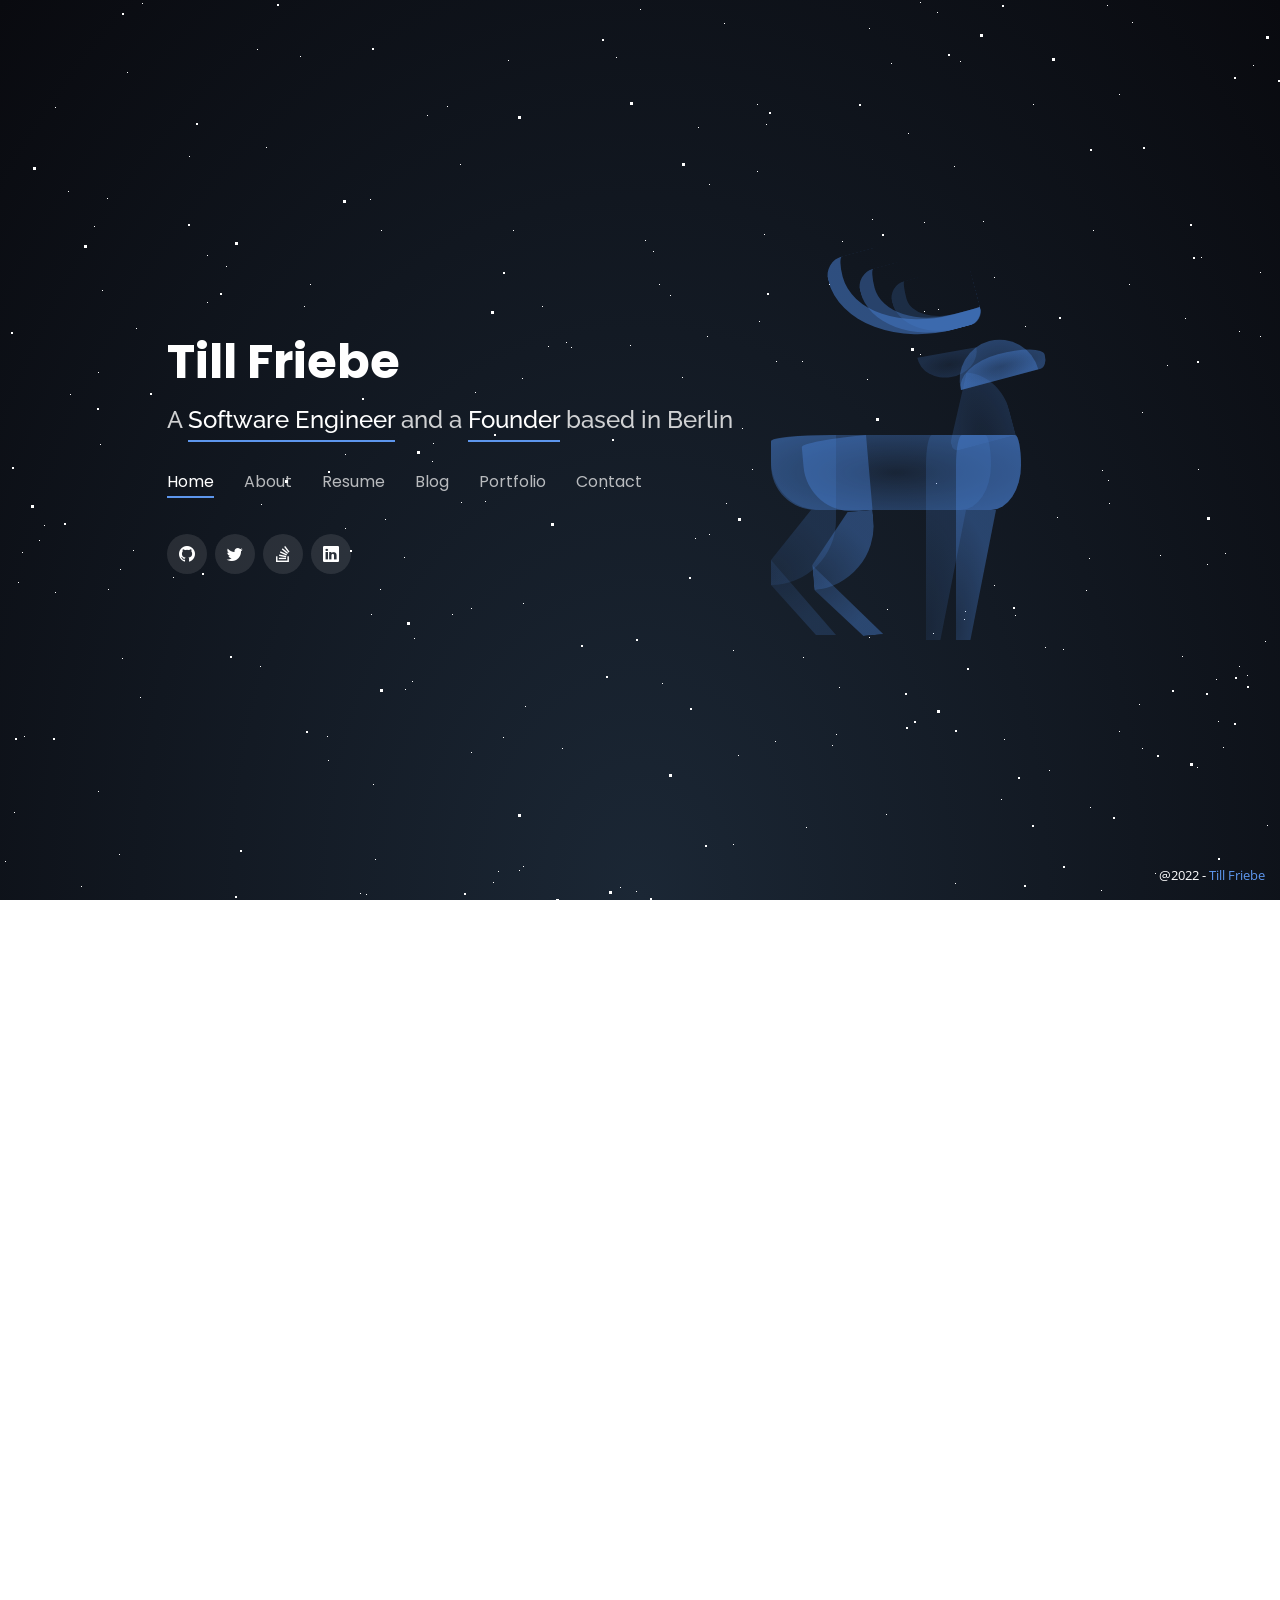
==== index.html @ 9c541cef "Add version 1.0 of website" ====
<!DOCTYPE html>
<html lang="en">

<head>
  <meta charset="utf-8">
  <meta content="width=device-width, initial-scale=1.0" name="viewport">

  <!-- Primary Meta Tags -->
  <title>Till Friebe | Software Engineer | Founder | Physicist | Freelancer | Designer</title>
  <meta name="title" content="Till Friebe | Software Engineer | Founder | Physicist | Freelancer | Designer">
  <meta name="description" content="Till Friebe - software developer, founder and physicist from Berlin. He is currently working on his start-up TubeCards and freelances for smaller projects in his free time.">

  <!-- Open Graph / Facebook -->
  <meta property="og:type" content="website">
  <meta property="og:url" content="https://friebetill.github.io">
  <meta property="og:title" content="Till Friebe | Software Engineer | Founder | Physicist | Freelancer | Designer">
  <meta property="og:description" content="Till Friebe - software developer, founder and physicist from Berlin. He is currently working on his start-up TubeCards and freelances for smaller projects in his free time.">
  <meta property="og:image" content="https://friebetill.github.io/assets/img/meta.png">

  <!-- Twitter -->
  <meta property="twitter:card" content="summary_large_image">
  <meta property="twitter:url" content="https://friebetill.github.io">
  <meta property="twitter:title" content="Till Friebe | Software Engineer | Founder | Physicist | Freelancer | Designer">
  <meta property="twitter:description" content="Till Friebe - software developer, founder and physicist from Berlin. He is currently working on his start-up TubeCards and freelances for smaller projects in his free time.">
  <meta property="twitter:image" content="https://friebetill.github.io/assets/img/meta.png">

  <!-- Favicons -->
  <link rel="apple-touch-icon" sizes="180x180" href="assets/img/favicon/apple-touch-icon.png">
  <link rel="icon" type="image/png" sizes="32x32" href="assets/img/favicon/favicon-32x32.png">
  <link rel="icon" type="image/png" sizes="16x16" href="assets/img/favicon/favicon-16x16.png">
  <link rel="manifest" href="assets/img/favicon/site.webmanifest">

  <!-- Google Fonts -->
  <link href="https://fonts.googleapis.com/css?family=Open+Sans:300,300i,400,400i,600,600i,700,700i|Raleway:300,300i,400,400i,500,500i,600,600i,700,700i|Poppins:300,300i,400,400i,500,500i,600,600i,700,700i" rel="stylesheet">

  <link href="https://cdn.jsdelivr.net/npm/bootstrap@5.2.2/dist/css/bootstrap.min.css" rel="stylesheet" integrity="sha384-Zenh87qX5JnK2Jl0vWa8Ck2rdkQ2Bzep5IDxbcnCeuOxjzrPF/et3URy9Bv1WTRi" crossorigin="anonymous">
  <link href="https://cdn.jsdelivr.net/npm/bootstrap-icons@1.9.1/font/bootstrap-icons.css" rel="stylesheet">
  <link href='https://unpkg.com/boxicons@2.1.4/css/boxicons.min.css' rel='stylesheet'>
  <link href="assets/vendor/glightbox/css/glightbox.min.css" rel="stylesheet">
  <link href="assets/vendor/remixicon/remixicon.css" rel="stylesheet">
  <link href="assets/vendor/swiper/swiper-bundle.min.css" rel="stylesheet">
  <link href="styles/style.css" rel="stylesheet">
  <link href="styles/background.css" rel="stylesheet">
</head>

<body>
  <div id='stars'></div>
  <div id='stars2'></div>
  <div id='stars3'></div>
  <div class='deer'>
    <div class='head'>
      <div class='antlers'></div>
    </div>
    <div class='neck'></div>
    <div class='body'>
      <div class='legs'>
        <div class='front-right'></div>
        <div class='back-right'></div>
        <div class='back-left'></div>
        <div class='front-left'></div>
      </div>
    </div>
  </div>

  <!-- ======= Header ======= -->
  <header id="header">
    <div class="container">
      <h1><a href="index.html">Till Friebe</a></h1>
      <h2>A <span>Software Engineer</span> and a <span>Founder</span> based in Berlin</h2>

      <nav id="navbar" class="navbar">
        <ul>
          <li><a class="nav-link active" href="index.html#header">Home</a></li>
          <li><a class="nav-link" href="index.html#about">About</a></li>
          <li><a class="nav-link" href="index.html#resume">Resume</a></li>
          <li><a class="nav-link" href="index.html#blog">Blog</a></li>
          <li><a class="nav-link" href="index.html#portfolio">Portfolio</a></li>
          <li><a class="nav-link" href="index.html#contact">Contact</a></li>
        </ul>
        <i class="bi bi-list mobile-nav-toggle"></i>
      </nav><!-- .navbar -->

      <div class="social-links">
        <a href="https://github.com/friebetill" target="_blank" class="linkedin"><i class="bi bi-github"></i></a>
        <a href="https://twitter.com/friebetill" target="_blank" class="twitter"><i class="bi bi-twitter"></i></a>
        <a href="https://stackoverflow.com/u/6169345" target="_blank" class="stackoverflow"><i class="bi bi-stack-overflow"></i></a>
        <a href="https://linkedin.com/in/friebetill" target="_blank" class="linkedin"><i class="bi bi-linkedin"></i></a>
      </div>

    </div>
  </header>
  <!-- End Header -->

  <!-- ======= About Section ======= -->
  <section id="about" class="about">
    <!-- ======= About Me ======= -->
    <div class="about-me container">

      <div class="section-title">
        <h2>Me?</h2>
        <p>Let's get to know me</p>
      </div>

      <div class="row">
        <div class="col-lg-12 pt-4 pt-lg-0 content" data-aos="fade-left">
          <h3>Software Engineer | Founder | Physicist</h3>

          <p>
            My name is Till and I love creating things to make life better. I am
            a software engineer and a founder based in Berlin.
          </p>

          <p class="font-italic">
            In 2019 I developed <a href="https://tubecards.app">TubeCards</a>, a
            Spaced Repetition cross-platform app with 4.6 rating (over 500
            reviews, more than 100k downloads). The app is available on all
            major platforms and allows users to learn flashcards while being
            supported by an algorithm deciding on the review dates for maximum
            learning efficiency.
          </p>

          <p>
            My interest in software development started at the age of five when
            I played my first Nintendo game. At the age of 12 I started
            programming my own websites and at 15 I attended a high school for
            computer science. Since then, I have completed my Bachelor's degree
            in Computer Engineering at the Technical University of Berlin.
          </p>

          <div class="row">
            <div class="col-lg-6">
              <ul>
                <li><i class="bi bi-chevron-right"></i> <strong>Current company:</strong> <span><a href="https://tubecards.app" target="_blank">TubeCards</a></span></li>
                <li><i class="bi bi-chevron-right"></i> <strong>City:</strong> <span>Berlin, Germany</span></li>
              </ul>
            </div>
            <div class="col-lg-6">
              <ul>
                <li><i class="bi bi-chevron-right"></i> <strong>Degree:</strong> <span>B. SC. in Computer Engineering</span></li>
                <li><i class="bi bi-chevron-right"></i> <strong>Freelance:</strong> <span>Available</span></li>
              </ul>
            </div>
          </div>

          <p>
            Besides programming, I love spending time with friends, doing sports
            and reading books. I also enjoy learning new things and reading
            stories from the <a href="https://www.lesswrong.com/">LessWrong</a>
            community.
          </p>
        </div>
      </div>

    </div><!-- End About Me -->

    <!-- ======= Favorite Books ======= -->
    <div class="favorite-books container">

      <div class="section-title">
        <h2>Favorite books</h2>
      </div>

      <div class="row gutter-10">
        <div class="col-2">
          <a href="https://www.goodreads.com/en/book/show/10016013" class="favorite-book">
            <img src="assets/img/favorite_books/harry_potter_and_the_methods_of_rationality.png" class="img-fluid" alt="">
          </a>
        </div>
        <div class="col-2">
          <a href="https://www.goodreads.com/book/show/4865.How_to_Win_Friends_and_Influence_People" class="favorite-book">
            <img src="assets/img/favorite_books/how_to_win_friends.png" class="img-fluid" alt="">
          </a>
        </div>
        <div class="col-2">
          <a href="https://www.goodreads.com/en/book/show/30629225" class="favorite-book">
            <img src="assets/img/favorite_books/pokemon_the_origin_of_species.png" class="img-fluid" alt="">
          </a>
        </div>
        <div class="col-2">
          <a href="https://www.goodreads.com/book/show/375802.Ender_s_Game" class="favorite-book">
            <img src="assets/img/favorite_books/enders_game.png" class="img-fluid" alt="">
          </a>
        </div>
        <div class="col-2">
          <a href="https://www.goodreads.com/book/show/25073935-nonviolent-communication" class="favorite-book">
            <img src="assets/img/favorite_books/nonviolent_communication.png" class="img-fluid" alt="">
          </a>
        </div>
        <div class="col-2">
          <a href="https://www.goodreads.com/book/show/36146179-worth-the-candle?ref=nav_sb_ss_1_16" class="favorite-book">
            <img src="assets/img/favorite_books/worth_the_candle.png" class="img-fluid" alt="">
          </a>
        </div>
        <div class="col-2">
          <a href="https://www.goodreads.com/book/show/186074.The_Name_of_the_Wind?ref=nav_sb_ss_1_20" class="favorite-book">
            <img src="assets/img/favorite_books/the_name_of_the_wind.png" class="img-fluid" alt="">
          </a>
        </div>
        <div class="col-2">
          <a href="https://www.goodreads.com/book/show/25663961-how-not-to-die" class="favorite-book">
            <img src="assets/img/favorite_books/how_not_to_die.png" class="img-fluid" alt="">
          </a>
        </div>
      </div>

    </div>
    <!-- End Favorite Books -->

  </section>
  <!-- End About Section -->

  <!-- ======= Resume Section ======= -->
  <section id="resume" class="resume">
    <div class="container">

      <div class="section-title">
        <h2>Resume</h2>
        <p>Check My Resume</p>
        <span><a href="assets/files/resume.pdf" download>CLICK TO DOWNLOAD RESUME</a></span>
      </div>

      <div class="row">
        <div class="col-lg-6">
          <h3 class="resume-title">Sumary</h3>
          <div class="resume-item pb-0">
            <h4>Till Friebe</h4>
            <p><em>
              A graduate with experience in founding and fullstack development, especially with <a href="https://flutter.dev/">Flutter</a>, is looking for an opportunity to work in an enjoyable and challenging environment that encourages improving existing skills and learning new, necessary skills and gaining experience by investing time and hard work in a productive manner.
            </em></p>
            <p>
            <ul>
              <li>Berlin, GER</li>
              <li><a href = "mailto:friebetill@gmail.com">friebetill@gmail.com</a></li>
            </ul>
            </p>
          </div>

          <h3 class="resume-title">Education</h3>
          <div class="resume-item">
            <h4>B. SC. in Physics (Unfinished)</h4>
            <h5>Oct 2017 – Aug 2018</h5>
            <p><em>Technical University of Berlin</em></p>
            <p>
              Coursework: Project Lab Mechanics & Optics; Project Lab
              Thermodynamic & Electrical Engineering
            </p>
          </div>
          <div class="resume-item">
            <h4>B.E. in Computer Engineering</h4>
            <h5>Oct 2013 – Aug 2017</h5>
            <p><em>Technical University of Berlin</em></p>
            <p>
              Coursework: Operating Systems; Distributed Systems; Algorithms;
              Software Engineering; Linear Algebra; Analysis II; Machine
              Learning; Robotics; Artificial Intelligence
            </p>
          </div>

          <h3 class="resume-title">Achievments</h3>
          <div class="resume-item">
            <h4><a href="https://stackoverflow.com/u/6169345">Stackoverflow</a></h4>
            <h5>Apr 2016 - Now</h5>
            <p><em>More than 1000 points in Dart and Flutter.</em></p>
          </div>
          <div class="resume-item">
            <h4><a href="https://dachboden.club">Dachboden E.V.</a></h4>
            <h5>Aug 2018 - Now</h5>
            <p><em>
              Co-founded a hacker club to develop light and audio projects.
              One meeting per week.
            </em></p>
          </div>
          <div class="resume-item">
            <h4><a href="https://projecteuler.net/">Project Euler Top 2%</a></h4>
            <h5>Feb 2016 - Sep 2017</h5>
            <p><em>
              Solved more than 80 problems with a maximum difficulty of 55%.
            </em></p>
          </div>

        </div>
        <div class="col-lg-6">
          <h3 class="resume-title">Work Experience</h3>
          <div class="resume-item">
            <h4>Founder</h4>
            <h5>Aug 2018 – Oct 2022</h5>
            <p><em>TubeCards - <a href="https://tubecards.app">click to visit</a> </em></p>
            <p>
            <ul>
              <li>Developed a Spaced Repetition cross-platform app with 4.6 rating (over 500 reviews, more than 100k down- loads). The app is available on all major platforms and allows users to learn flashcards while being supported by an algorithm deciding on the review dates for maximum learning efficiency.</li>
              <li>Resolved technical issues, planned new features and architectures for a more feasible and easy experience for the end users.</li>
              <li>Developed automated scripts and new UI designs for a more friendly and faster experience.</li>
              <li>Developed with Flutter, Dart, TypeScript, React, NodeJS.</li>
            </ul>
            </p>
          </div>
          <div class="resume-item">
            <h4>Co-Founder</h4>
            <h5>Mar 2022 – Oct 2022</h5>
            <p><em>Soundbundle - <a href="https://soundbundle.de/">click to visit</a> </em></p>
            <p>
            <ul>
              <li>Designed and developed frontend and backend for audio equipment rental company.</li>
              <li>Developed with React, BlitzJS, NestJS and Typescript.</li>
            </ul>
            </p>
          </div>
          <div class="resume-item">
            <h4>Student assistant</h4>
            <h5>Oct 2017 - Oct 2018</h5>
            <p><em>Technical University of Berlin</em></p>
            <p><ul>
              <li>Improved existing brain-computer interface and analyzed associated experiments. C, R, JavaScript</li>
              <li>Developed with C, R, JavaScript.</li>
            </ul></p>
          </div>
          <div class="resume-item">
            <h4>Student assistant</h4>
            <h5>Oct 2014 - Mar 2016</h5>
            <p><em>Technical University of Berlin</em></p>
            <p><ul>
              <li>Developed load balancing simulation for data centers with Java.</li>
            </ul></p>
          </div>
        </div>
      </div>

    </div>
  </section>
  <!-- End Resume Section -->

  <!-- ======= Blog Section ======= -->
  <section id="blog" class="blogs">
    <div class="container">

      <div class="section-title">
        <h2>Blog</h2>
        <p>My Articles</p>
      </div>

      <div class="row equal g-4">
        <div class="col-lg-4 col-md-6">
          <a href="https://tubecards.app/blog/open-source">
            <div class="icon-box">
              <img class="blog-img" src="https://unsplash.com/photos/sxb8StmTfaw/download?ixid=MnwxMjA3fDB8MXxhbGx8fHx8fHx8fHwxNjYzMTQwOTc2&force=true&w=640">
              <br><br>
              <h4>Making TubeCards open source</h4>
              <p>Why and how we make TubeCards open-source.</p>
            </div>
          </a>
        </div>
        <div class="col-lg-4 col-md-6">
          <a href="https://tubecards.app/blog/renaming-space">
            <div class="icon-box">
              <img class="blog-img" src="https://unsplash.com/photos/IQJbbw72PZc/download?ixid=MnwxMjA3fDB8MXxhbGx8fHx8fHx8fHwxNjYzMTQxMDA2&force=true&w=640">
              <br><br>
              <h4>Renaming Space to TubeCards</h4>
              <p>
                The reasons why Space is not a good name for a flashcard app, what
                methods I use to generate better names and how I evaluate them.
              </p>
            </div>
          </a>
        </div>
        <div class="col-lg-4 col-md-6">
          <a href="https://tubecards.app/blog/a-new-direction">
            <div class="icon-box">
              <img class="blog-img" src="https://unsplash.com/photos/3jBU9TbKW7o/download?ixid=MnwxMjA3fDB8MXxhbGx8fHx8fHx8fHwxNjYzMTQwOTkw&force=true&w=640">
              <br><br>
              <h4>A new direction</h4>
              <p>I change the direction of Space and implement better integration with YouTube.</p>
            </div>
          </a>
        </div>
      </div>
    </div>
  </section>
  <!-- End Blog Section -->

  <!-- ======= Portfolio Section ======= -->
  <section id="portfolio" class="portfolio">
    <div class="container">

      <div class="section-title">
        <h2>Portfolio</h2>
        <p>My Projects</p>
      </div>

      <div class="row">
        <div class="col-lg-12 d-flex justify-content-center">
          <ul id="portfolio-filters">
            <li data-filter="*" class="filter-active">All</li>
            <li data-filter=".filter-web">Web</li>
            <li data-filter=".filter-app">App</li>
            <li data-filter=".filter-tool">Tool</li>
          </ul>
        </div>
      </div>

      <div class="row portfolio-container equal g-4">
        <div class="col-lg-4 col-md-6 portfolio-item filter-app">
          <div class="portfolio-wrap">
            <img src="assets/img/portfolio/tubecards-1.png" class="img-fluid" alt="">
            <div class="portfolio-info">
              <h4>TubeCards</h4>
              <p>App</p>
              <div class="portfolio-links">
                <a href="pages/tubecards.html" data-gallery="portfolioDetailsGallery" data-glightbox="type: external" class="portfolio-details-lightbox" title="TubeCards Details"><i class="bx bx-link"></i>Know more</a>
              </div>
            </div>
          </div>
        </div>

        <div class="col-lg-4 col-md-6 portfolio-item filter-web">
          <div class="portfolio-wrap">
            <img src="assets/img/portfolio/soundbundle-1.png" class="img-fluid" alt="">
            <div class="portfolio-info">
              <h4>Soundbundle</h4>
              <p>Web</p>
              <div class="portfolio-links">
                <a href="pages/soundbundle.html" data-gallery="portfolioDetailsGallery" data-glightbox="type: external" class="portfolio-details-lightbox" title="Soundbundle Details"><i class="bx bx-link"></i>Know more</a>
              </div>
            </div>
          </div>
        </div>

        <div class="col-lg-4 col-md-6 portfolio-item filter-tool">
          <div class="portfolio-wrap">
            <img src="assets/img/portfolio/deltamarkdown-1.png" class="img-fluid" alt="">
            <div class="portfolio-info">
              <h4>Delta Markdown</h4>
              <p>Tool</p>
              <div class="portfolio-links">
                <a href="pages/delta_markdown.html" data-gallery="portfolioDetailsGallery" data-glightbox="type: external" class="portfolio-details-lightbox" title="DeltaMarkdown Details"><i class="bx bx-link"></i>Know more</a>
              </div>
            </div>
          </div>
        </div>

        <div class="col-lg-4 col-md-6 portfolio-item filter-app">
          <div class="portfolio-wrap">
            <img src="assets/img/portfolio/cloud_chamber-1.png" class="img-fluid" alt="">
            <div class="portfolio-info">
              <h4>Cloud Chamber</h4>
              <p>App</p>
              <div class="portfolio-links">
                <a href="pages/cloud_chamber.html" data-gallery="portfolioDetailsGallery" data-glightbox="type: external" class="portfolio-details-lightbox" title="CloudChamber Details"><i class="bx bx-link"></i>Know more</a>
              </div>
            </div>
          </div>
        </div>

        <div class="col-lg-4 col-md-6 portfolio-item filter-app">
          <div class="portfolio-wrap">
            <img src="assets/img/portfolio/bvg_anzeige-1.png" class="img-fluid" alt="">
            <div class="portfolio-info">
              <h4>BVGAnzeige</h4>
              <p>App</p>
              <div class="portfolio-links">
                <a href="pages/bvg_anzeige.html" data-gallery="portfolioDetailsGallery" data-glightbox="type: external" class="portfolio-details-lightbox" title="BVGAnzeige Details"><i class="bx bx-link"></i>Know more</a>
              </div>
            </div>
          </div>
        </div>
    </div>
  </section><!-- End Portfolio Section -->

  <!-- ======= Contact Section ======= -->
  <section id="contact" class="contact">
    <div class="container">

      <div class="section-title">
        <h2>Reach out to me</h2>
        <p>Just send me a signal</p>
      </div>

      <div class="row mt-2">

        <div class="col-md-6 d-flex align-items-stretch">
          <div class="info-box">
            <i class="bx bx-map"></i>
            <h3>Location</h3>
            <p>Berlin, Germany</p>
          </div>
        </div>

        <div class="col-md-6 mt-4 mt-md-0 d-flex align-items-stretch">
          <div class="info-box">
            <i class="bx bx-envelope"></i>
            <h3>Email Me</h3>
            <p><a href = "mailto:friebetill@gmail.com">friebetill@gmail.com</a></p>
          </div>
        </div>

      </div>

      <form class="php-email-form mt-4" name="form">
        <div class="row">
          <div class="col-md-6 form-group">
            <input type="text" name="name" class="form-control" id="name" placeholder="Your Name" required>
          </div>
          <div class="col-md-6 form-group mt-3 mt-md-0">
            <input type="email" class="form-control" name="email" id="email" placeholder="Your Email" required>
          </div>
        </div>
        <div class="form-group mt-3">
          <input type="text" class="form-control" name="subject" id="subject" placeholder="Subject" required>
        </div>
        <div class="form-group mt-3">
          <textarea class="form-control" name="message" id="message" rows="5" placeholder="Message" required></textarea>
        </div>
        <div class="my-3">
          <div class="loading" id="loading">Establishing Connection...</div>
          <div class="error-message" id="errorMessage">Signal cannot be established with incomplete Data :(</div>
          <div class="sent-message" id="sentMessage">Your Signal has reached me. Thank you!</div>
        </div>
        <div class="text-center"><button type="button" id="sendSignal">Send Me a Signal</button></div>
      </form>

    </div>
  </section><!-- End Contact Section -->

  <div class="credits">
    @2022 - <a href="index.html">Till Friebe</a>
  </div>

  <!-- Vendor JS Files -->
  <script src="https://cdn.jsdelivr.net/npm/bootstrap@5.2.2/dist/js/bootstrap.bundle.min.js" integrity="sha384-OERcA2EqjJCMA+/3y+gxIOqMEjwtxJY7qPCqsdltbNJuaOe923+mo//f6V8Qbsw3" crossorigin="anonymous"></script>
  <script src="assets/vendor/glightbox/js/glightbox.min.js"></script>
  <script src="assets/vendor/isotope-layout/isotope.pkgd.min.js"></script>
  <script src="assets/vendor/purecounter/purecounter.js"></script>
  <script src="assets/vendor/swiper/swiper-bundle.min.js"></script>
  <script src="assets/vendor/waypoints/noframework.waypoints.js"></script>
  <script src="https://cdn.jsdelivr.net/npm/@emailjs/browser@3/dist/email.min.js" type="text/javascript"></script>
  <script type="text/javascript"> (function() { emailjs.init('YPeVLxPo3xHsjl2zn'); })(); </script>

  <!--  JavaScript File -->
  <script src="javascript/main.js"></script>
  <script src="javascript/email.js"></script>

</body>
</html>
---- styles/style.css ----
body {
  font-family: "Open Sans", sans-serif;
  background-color: #040404;
  color: #fff;
  position: relative;
  background: transparent;
}

body::before {
  content: "";
  position: fixed;
  background: radial-gradient(ellipse at bottom, #1b2735 0, #090a0f 100%);
  background-size: cover;
  left: 0;
  right: 0;
  top: 0;
  height: 100vh;
  z-index: -1;
}

@media (min-width: 1200px) {
  .container{
      max-width: 970px;
  }
}

a {
  color: #5D96ED;
  text-decoration: none;
}

a:hover {
  color: #69A5FF;
  text-decoration: none;
}

h1,
h2,
h3,
h4,
h5,
h6 {
  font-family: "Raleway", sans-serif;
}

#header {
  transition: ease-in-out 0.3s;
  position: relative;
  height: 100vh;
  display: flex;
  align-items: center;
  z-index: 997;
  overflow-y: auto;
}

#header * {
  transition: ease-in-out 0.3s;
}

#header h1 {
  font-size: 48px;
  margin: 0;
  padding: 0;
  line-height: 1;
  font-weight: 700;
  font-family: "Poppins", sans-serif;
}

#header h1 a,
#header h1 a:hover {
  color: #fff;
  line-height: 1;
  display: inline-block;
}

#header h2 {
  font-size: 24px;
  margin-top: 20px;
  color: rgba(255, 255, 255, 0.8);
}

#header h2 span {
  color: #fff;
  border-bottom: 2px solid #5D96ED;
  padding-bottom: 6px;
}

#header img {
  padding: 0;
  margin: 0;
}

#header .social-links {
  margin-top: 40px;
  display: flex;
}

#header .social-links a {
  font-size: 16px;
  display: flex;
  justify-content: center;
  align-items: center;
  background: rgba(255, 255, 255, 0.1);
  color: #fff;
  line-height: 1;
  margin-right: 8px;
  border-radius: 50%;
  width: 40px;
  height: 40px;
}

#header .social-links a:hover {
  background: #5D96ED;
}

@media (max-width: 992px) {
  #header h1 {
    font-size: 36px;
  }

  #header h2 {
    font-size: 20px;
    line-height: 30px;
  }

  #header .social-links {
    margin-top: 15px;
  }

  #header .container {
    display: flex;
    flex-direction: column;
    align-items: center;
  }
}

.portfolio-images {
  width: 800px;
  height: 400px;
}

.swiper-slide {
  text-align: center;
}

@media (max-width: 500px) {
  #header h2 {
    margin-bottom: 100%;
    text-align: center;
  }

  #header .social-links {
    margin-top: 0;
  }

  .portfolio-images {
    text-align: center;
    width: 360px;
    height: 180px;
  }
}

@media (max-width: 330px) {
  #header h1 {
    font-size: 30px;
  }

  #header h2 {
    font-size: 17px;
    line-height: 30px;
    margin-bottom: 280px;
    text-align: center;
  }

  #header .social-links {
    margin-top: 0;
  }

  .portfolio-images {
    width: 300px;
    height: 150px;
  }
}

#header.header-top {
  height: 80px;
  position: fixed;
  left: 0;
  top: 0;
  right: 0;
  background: rgba(0, 0, 0, 0.7);
}

#header.header-top .social-links,
#header.header-top h2 {
  display: none;
}

#header.header-top h1 {
  margin-right: auto;
  font-size: 36px;
}

#header.header-top .container {
  display: flex;
  align-items: center;
}

#header.header-top .navbar {
  margin: 0;
}

@media (max-width: 768px) {
  #header.header-top {
    height: 60px;
  }

  #header.header-top h1 {
    font-size: 26px;
  }
}

.navbar {
  padding: 0;
  margin-top: 35px;
}

.navbar ul {
  margin: 0;
  padding: 0;
  display: flex;
  list-style: none;
  align-items: center;
}

.navbar li {
  position: relative;
}

.navbar li + li {
  margin-left: 30px;
}

.navbar a {
  display: flex;
  align-items: center;
  justify-content: space-between;
  padding: 0;
  font-family: "Poppins", sans-serif;
  font-size: 16px;
  font-weight: 400;
  color: rgba(255, 255, 255, 0.7);
  white-space: nowrap;
  transition: 0.3s;
}

.navbar a i {
  font-size: 12px;
  line-height: 0;
  margin-left: 5px;
}

.navbar a:before {
  content: "";
  position: absolute;
  width: 0;
  height: 2px;
  bottom: -4px;
  left: 0;
  background-color: #5D96ED;
  visibility: hidden;
  width: 0;
  transition: all 0.3s ease-in-out 0s;
}

.navbar a:hover:before,
.navbar li:hover > a:before,
.navbar .active:before {
  visibility: visible;
  width: 100%;
}

.navbar a:hover,
.navbar .active,
.navbar li:hover > a {
  color: #fff;
}

.mobile-nav-toggle {
  color: #fff;
  font-size: 28px;
  cursor: pointer;
  display: none;
  line-height: 0;
  transition: 0.5s;
  position: fixed;
  right: 15px;
  top: 15px;
}

.blog-img {
  height: 140px;
  width: 220px;
  border: 2px solid #324056;
}

@media (max-width: 991px) {
  .mobile-nav-toggle {
    display: block;
  }

  .navbar ul {
    display: none;
  }
}

.navbar-mobile {
  position: fixed;
  overflow: hidden;
  top: 0;
  right: 0;
  left: 0;
  bottom: 0;
  background: rgba(0, 0, 0, 0.9);
  transition: 0.3s;
  z-index: 999;
  margin-top: 0;
}

.navbar-mobile .mobile-nav-toggle {
  position: absolute;
  top: 15px;
  right: 15px;
}

.navbar-mobile ul {
  display: block;
  position: absolute;
  top: 55px;
  right: 15px;
  bottom: 45px;
  left: 15px;
  padding: 10px 0;
  overflow-y: auto;
  transition: 0.3s;
  border: 2px solid rgba(255, 255, 255, 0.2);
}

.navbar-mobile li {
  padding: 12px 20px;
}

.navbar-mobile li + li {
  margin: 0;
}

.navbar-mobile a {
  font-size: 16px;
  position: relative;
}

section {
  overflow: hidden;
  position: absolute;
  width: 100%;
  top: 140px;
  bottom: 100%;
  opacity: 0;
  transition: ease-in-out 0.4s;
  z-index: 2;
}

section.section-show {
  top: 100px;
  bottom: auto;
  opacity: 1;
  padding-bottom: 45px;
}

section .container {
  background: rgba(0, 0, 0, 0.6);
  padding: 30px;
}

@media (max-width: 768px) {
  section {
    top: 120px;
  }

  section.section-show {
    top: 80px;
  }
}

.section-title h2 {
  font-size: 14px;
  font-weight: 500;
  padding: 0;
  line-height: 1px;
  margin: 0 0 20px 0;
  letter-spacing: 2px;
  text-transform: uppercase;
  color: #aaa;
  font-family: "Poppins", sans-serif;
}

.section-title h2::after {
  content: "";
  width: 120px;
  height: 1px;
  display: inline-block;
  background: #81B3FF;
  margin: 4px 10px;
}

.section-title p {
  margin: 0;
  margin: -15px 0 15px 0;
  font-size: 36px;
  font-weight: 700;
  text-transform: uppercase;
  font-family: "Poppins", sans-serif;
  color: #fff;
}

.about-me .content h3 {
  font-weight: 700;
  font-size: 26px;
  color: #5D96ED;
}

.about-me .content ul {
  list-style: none;
  padding: 0;
}

.about-me .content ul li {
  margin-bottom: 20px;
  display: flex;
  align-items: center;
}

.about-me .content ul strong {
  margin-right: 10px;
}

.about-me .content ul i {
  font-size: 16px;
  margin-right: 5px;
  color: #5D96ED;
  line-height: 0;
}

.about-me .content p:last-child {
  margin-bottom: 0;
}

.counts {
  padding: 70px 0 60px;
}

.counts .count-box {
  padding: 30px 30px 25px 30px;
  width: 100%;
  position: relative;
  text-align: center;
  background: rgba(255, 255, 255, 0.08);
}

.counts .count-box i {
  position: absolute;
  top: -25px;
  left: 50%;
  transform: translateX(-50%);
  font-size: 24px;
  background: rgba(255, 255, 255, 0.1);
  padding: 12px;
  color: #5D96ED;
  border-radius: 50px;
  line-height: 0;
}

.counts .count-box span {
  font-size: 36px;
  display: block;
  font-weight: 600;
  color: #fff;
}

.counts .count-box p {
  padding: 0;
  margin: 0;
  font-family: "Raleway", sans-serif;
  font-size: 14px;
}

.skills .progress {
  height: 60px;
  display: block;
  background: 0;
  border-radius: 0;
}

.skills .progress .skill {
  padding: 10px 0;
  margin: 0;
  text-transform: uppercase;
  display: block;
  font-weight: 600;
  font-family: "Poppins", sans-serif;
  color: #fff;
}

.skills .progress .skill .val {
  float: right;
  font-style: normal;
}

.skills .progress-bar-wrap {
  background: rgba(255, 255, 255, 0.2);
}

.skills .progress-bar {
  width: 1px;
  height: 10px;
  transition: 0.9s;
  background-color: #5D96ED;
}

.favorite-books .favorite-book {
  display: flex;
  align-items: center;
  margin: 20px 0px 20px 0px;
}

@media (max-width:641px)  {
  .favorite-books .favorite-book {
    margin: 0px 0px 0px 0px;
    padding: 0px;
  }
}

.resume .resume-title {
  font-size: 26px;
  font-weight: 700;
  margin-top: 20px;
  margin-bottom: 20px;
  color: #fff;
}

.resume .resume-item {
  padding: 0 0 20px 20px;
  margin-top: -2px;
  border-left: 2px solid rgba(255, 255, 255, 0.2);
  position: relative;
}

.resume .resume-item h4 {
  line-height: 18px;
  font-size: 18px;
  font-weight: 600;
  text-transform: uppercase;
  font-family: "Poppins", sans-serif;
  color: #5D96ED;
  margin-bottom: 10px;
}

.resume .resume-item h5 {
  font-size: 16px;
  background: rgba(255, 255, 255, 0.15);
  padding: 5px 15px;
  display: inline-block;
  font-weight: 600;
  margin-bottom: 10px;
}

.resume .resume-item ul {
  padding-left: 20px;
}

.resume .resume-item ul li {
  padding-bottom: 10px;
}

.resume .resume-item:last-child {
  padding-bottom: 0;
}

.resume .resume-item::before {
  content: "";
  position: absolute;
  width: 16px;
  height: 16px;
  border-radius: 50px;
  left: -9px;
  top: 0;
  background: #5D96ED;
  border: 2px solid #5D96ED;
}

.blogs .icon-box {
  text-align: center;
  background: rgba(204, 204, 204, 0.1);
  padding: 40px 20px;
  transition: all ease-in-out 0.3s;
  color: #fff;
  height: 100%;
  width: 100%;
}

.blogs .icon-box .icon {
  margin: 0 auto;
  width: 64px;
  height: 64px;
  background: #5D96ED;
  border-radius: 5px;
  transition: all 0.3s ease-out 0s;
  display: flex;
  align-items: center;
  justify-content: center;
  margin-bottom: 20px;
  transform-style: preserve-3d;
}

.blogs .icon-box .icon i {
  color: #fff;
  font-size: 28px;
}

.blogs .icon-box .icon::before {
  position: absolute;
  content: "";
  left: -8px;
  top: -8px;
  height: 100%;
  width: 100%;
  background: rgba(255, 255, 255, 0.15);
  border-radius: 5px;
  transition: all 0.3s ease-out 0s;
  transform: translateZ(-1px);
}

.blogs .icon-box h4 {
  font-weight: 700;
  margin-bottom: 15px;
  font-size: 24px;
}

.blogs .icon-box h4 a {
  color: #fff;
}

.blogs .icon-box p {
  line-height: 24px;
  font-size: 14px;
  margin-bottom: 0;
}

.blogs .icon-box:hover {
  background: #5D96ED;
  border-color: #5D96ED;
}

.blogs .icon-box:hover .icon {
  background: #fff;
}

.blogs .icon-box:hover .icon i {
  color: #5D96ED;
}

.blogs .icon-box:hover .icon::before {
  background: #69A5FF;
}

.blogs .icon-box:hover h4 a,
.blogs .icon-box:hover p {
  color: #fff;
}

.portfolio #portfolio-filters {
  padding: 0;
  margin: 0 auto 15px auto;
  list-style: none;
  text-align: center;
  border-radius: 50px;
  padding: 2px 15px;
}

.portfolio #portfolio-filters li {
  cursor: pointer;
  display: inline-block;
  padding: 8px 16px 10px 16px;
  font-size: 14px;
  font-weight: 600;
  line-height: 1;
  text-transform: uppercase;
  color: #fff;
  background: rgba(255, 255, 255, 0.1);
  margin: 0 3px 10px 3px;
  transition: all 0.3s ease-in-out;
  border-radius: 4px;
}

.portfolio #portfolio-filters li:hover,
.portfolio #portfolio-filters li.filter-active {
  background: #5D96ED;
}

.portfolio #portfolio-filters li:last-child {
  margin-right: 0;
}

.portfolio .portfolio-wrap {
  transition: 0.3s;
  position: relative;
  overflow: hidden;
  z-index: 1;
  background: rgba(0, 0, 0, 0.6);
}

.portfolio .portfolio-wrap::before {
  content: "";
  background: rgba(0, 0, 0, 0.6);
  position: absolute;
  left: 30px;
  right: 30px;
  top: 30px;
  bottom: 30px;
  transition: all ease-in-out 0.3s;
  z-index: 2;
  opacity: 0;
}

.portfolio .portfolio-wrap .portfolio-info {
  opacity: 0;
  position: absolute;
  top: 0;
  left: 0;
  right: 0;
  bottom: 0;
  text-align: center;
  z-index: 3;
  transition: all ease-in-out 0.3s;
  display: flex;
  flex-direction: column;
  justify-content: center;
  align-items: center;
}

.portfolio .portfolio-wrap .portfolio-info::before {
  display: block;
  content: "";
  width: 48px;
  height: 48px;
  position: absolute;
  top: 35px;
  left: 35px;
  border-top: 3px solid #fff;
  border-left: 3px solid #fff;
  transition: all 0.5s ease 0s;
  z-index: 9994;
}

.portfolio .portfolio-wrap .portfolio-info::after {
  display: block;
  content: "";
  width: 48px;
  height: 48px;
  position: absolute;
  bottom: 35px;
  right: 35px;
  border-bottom: 3px solid #fff;
  border-right: 3px solid #fff;
  transition: all 0.5s ease 0s;
  z-index: 9994;
}

.portfolio .portfolio-wrap .portfolio-info h4 {
  font-size: 20px;
  color: #fff;
  font-weight: 600;
}

.portfolio .portfolio-wrap .portfolio-info p {
  color: #fff;
  font-size: 14px;
  text-transform: uppercase;
  padding: 0;
  margin: 0;
}

.portfolio .portfolio-wrap .portfolio-links {
  text-align: center;
  z-index: 4;
}

.portfolio .portfolio-wrap .portfolio-links a {
  color: #fff;
  margin: 0 2px;
  font-size: 16px;
  display: inline-block;
  transition: 0.3s;
}

.portfolio .portfolio-wrap .portfolio-links a:hover {
  color: #8BBAFF;
}

.portfolio .portfolio-wrap:hover::before {
  top: 0;
  left: 0;
  right: 0;
  bottom: 0;
  opacity: 1;
}

.portfolio .portfolio-wrap:hover .portfolio-info {
  opacity: 1;
}

.portfolio .portfolio-wrap:hover .portfolio-info::before {
  top: 15px;
  left: 15px;
}

.portfolio .portfolio-wrap:hover .portfolio-info::after {
  bottom: 15px;
  right: 15px;
}

.portfolio-details {
  padding-top: 40px;
  background: transparent;
  position: fixed;
  left: 0;
  right: 0;
  top: 0;
  bottom: 0;
  overflow-y: auto;
}

.portfolio-details .container {
  max-width: none;
  padding-top: 20px;
  padding-bottom: 40px;
}

.portfolio-details .portfolio-title {
  font-size: 26px;
  font-weight: 700;
  margin-bottom: 20px;
}

.portfolio-details .portfolio-info {
  padding-top: 45px;
}

.portfolio-details .portfolio-info h3 {
  font-size: 22px;
  font-weight: 400;
  margin-bottom: 20px;
}

.portfolio-details .portfolio-info ul {
  list-style: none;
  padding: 0;
  font-size: 15px;
}

.portfolio-details .portfolio-info ul li + li {
  margin-top: 10px;
}

.portfolio-details .portfolio-info p {
  font-size: 15px;
  padding: 15px 0 0 0;
}

@media (max-width: 992px) {
  .portfolio-details .portfolio-info {
    padding-top: 20px;
  }
}

.portfolio-details .swiper-pagination {
  margin-top: 20px;
  position: relative;
}

.portfolio-details .swiper-pagination .swiper-pagination-bullet {
  width: 12px;
  height: 12px;
  opacity: 1;
  background-color: rgba(255, 255, 255, 0.3);
}

.portfolio-details .swiper-pagination .swiper-pagination-bullet-active {
  background-color: #5D96ED;
}

.contact .info-box {
  color: #444;
  padding: 20px;
  width: 100%;
  background: rgba(255, 255, 255, 0.08);
}

.contact .info-box i.bx {
  font-size: 24px;
  color: #5D96ED;
  border-radius: 50%;
  padding: 14px;
  float: left;
  background: rgba(255, 255, 255, 0.1);
}

.contact .info-box h3 {
  font-size: 20px;
  color: rgba(255, 255, 255, 0.5);
  font-weight: 700;
  margin: 10px 0 8px 68px;
}

.contact .info-box p {
  padding: 0;
  color: #fff;
  line-height: 24px;
  font-size: 14px;
  margin: 0 0 0 68px;
}

.contact .info-box .social-links {
  margin: 5px 0 0 68px;
  display: flex;
}

.contact .info-box .social-links a {
  font-size: 18px;
  display: inline-block;
  color: #fff;
  line-height: 1;
  margin-right: 12px;
  transition: 0.3s;
}

.contact .info-box .social-links a:hover {
  color: #5D96ED;
}

.contact .php-email-form {
  padding: 30px;
  background: rgba(255, 255, 255, 0.08);
}

.contact .php-email-form .error-message {
  display: none;
  background: rgba(255, 255, 255, 0.08);
  background: #ed3c0d;
  text-align: left;
  padding: 15px;
  font-weight: 600;
}

.contact .php-email-form .error-message br + br {
  margin-top: 25px;
}

.contact .php-email-form .sent-message {
  display: none;
  background: rgba(255, 255, 255, 0.08);
  background: #5D96ED;
  text-align: center;
  padding: 15px;
  font-weight: 600;
}

.contact .php-email-form .loading {
  display: none;
  background: rgba(255, 255, 255, 0.08);
  text-align: center;
  padding: 15px;
}

.contact .php-email-form .loading:before {
  content: "";
  display: inline-block;
  border-radius: 50%;
  width: 24px;
  height: 24px;
  margin: 0 10px -6px 0;
  border: 3px solid #5D96ED;
  border-top-color: #eee;
  -webkit-animation: animate-loading 1s linear infinite;
  animation: animate-loading 1s linear infinite;
}

.contact .php-email-form input,
.contact .php-email-form textarea {
  border-radius: 0;
  box-shadow: none;
  font-size: 14px;
  background: rgba(255, 255, 255, 0.08);
  border: 0;
  transition: 0.3s;
  color: #fff;
}

.contact .php-email-form input:focus,
.contact .php-email-form textarea:focus {
  background-color: rgba(255, 255, 255, 0.11);
}

.contact .php-email-form input::-webkit-input-placeholder,
.contact .php-email-form textarea::-webkit-input-placeholder {
  color: rgba(255, 255, 255, 0.3);
  opacity: 1;
}

.contact .php-email-form input::-moz-placeholder,
.contact .php-email-form textarea::-moz-placeholder {
  color: rgba(255, 255, 255, 0.3);
  opacity: 1;
}

.contact .php-email-form input::placeholder,
.contact .php-email-form textarea::placeholder {
  color: rgba(255, 255, 255, 0.3);
  opacity: 1;
}

.contact .php-email-form input {
  padding: 10px 15px;
}

.contact .php-email-form textarea {
  padding: 12px 15px;
}

.contact .php-email-form button[type="button"] {
  background: #5D96ED;
  border: 0;
  padding: 10px 30px;
  color: #fff;
  transition: 0.4s;
  border-radius: 4px;
}

.contact .php-email-form button[type="button"]:hover {
  background: #4C86DD;
}

@-webkit-keyframes animate-loading {
  0% {
    transform: rotate(0deg);
  }

  100% {
    transform: rotate(360deg);
  }
}

@keyframes animate-loading {
  0% {
    transform: rotate(0deg);
  }

  100% {
    transform: rotate(360deg);
  }
}

.credits {
  position: fixed;
  right: 0;
  left: 0;
  bottom: 0;
  padding: 15px;
  text-align: right;
  font-size: 13px;
  color: #fff;
  z-index: 999999;
}

@media (max-width: 992px) {
  .credits {
    text-align: center;
    padding: 10px;
    background: rgba(0, 0, 0, 0.8);
  }
}

.credits a {
  color: #5D96ED;
  transition: 0.3s;
}

.credits a:hover {
  color: #fff;
}
---- styles/background.css ----
#stars {
  width: 1px;
  height: 1px;
  overflow-y: hidden;
  background: transparent;
  box-shadow: 1154px 3342px #fff, 232px 937px #fff, 1302px 489px #fff,
    1961px 1521px #fff, 839px 687px #fff, 994px 585px #fff, 1283px 1471px #fff,
    1197px 767px #fff, 1713px 1907px #fff, 1707px 486px #fff, 371px 614px #fff,
    362px 1751px #fff, 458px 1688px #fff, 1604px 761px #fff, 498px 871px #fff,
    924px 311px #fff, 1001px 799px #fff, 856px 1841px #fff, 1676px 154px #fff,
    1656px 1188px #fff, 1406px 1219px #fff, 80px 1197px #fff, 467px 1876px #fff,
    1911px 1493px #fff, 98px 1840px #fff, 842px 241px #fff, 1726px 158px #fff,
    828px 1020px #fff, 171px 1246px #fff, 376px 1555px #fff, 1440px 108px #fff,
    246px 1629px #fff, 628px 1108px #fff, 545px 1778px #fff, 1590px 301px #fff,
    375px 859px #fff, 1830px 1893px #fff, 1770px 1580px #fff, 1221px 1553px #fff,
    1543px 1823px #fff, 736px 1829px #fff, 72px 1679px #fff, 1778px 1198px #fff,
    98px 1504px #fff, 964px 619px #fff, 1496px 966px #fff, 726px 503px #fff,
    1805px 1045px #fff, 1661px 1845px #fff, 1645px 579px #fff, 1724px 350px #fff,
    393px 905px #fff, 1811px 1569px #fff, 1420px 463px #fff, 1313px 1958px #fff,
    1789px 255px #fff, 242px 905px #fff, 724px 23px #fff, 715px 1714px #fff,
    345px 528px #fff, 260px 1169px #fff, 1207px 564px #fff, 1734px 155px #fff,
    1482px 921px #fff, 832px 745px #fff, 1201px 257px #fff, 629px 1343px #fff,
    52px 1148px #fff, 636px 891px #fff, 84px 1769px #fff, 992px 1951px #fff,
    160px 1734px #fff, 1119px 94px #fff, 1008px 1913px #fff, 304px 306px #fff,
    1107px 5px #fff, 219px 1481px #fff, 1833px 151px #fff, 1330px 1118px #fff,
    563px 1640px #fff, 1693px 1563px #fff, 219px 1004px #fff, 381px 230px #fff,
    1160px 1251px #fff, 562px 748px #fff, 1049px 770px #fff, 566px 342px #fff,
    1452px 1062px #fff, 385px 519px #fff, 871px 1492px #fff, 207px 302px #fff,
    660px 1862px #fff, 1053px 1367px #fff, 1471px 1962px #fff, 123px 1554px #fff,
    1943px 1951px #fff, 1129px 284px #fff, 1112px 1836px #fff,
    1946px 1570px #fff, 1764px 1215px #fff, 5px 861px #fff, 694px 1610px #fff,
    1887px 1528px #fff, 910px 1368px #fff, 454px 1766px #fff, 285px 1583px #fff,
    108px 589px #fff, 1325px 973px #fff, 1803px 654px #fff, 447px 1636px #fff,
    1109px 503px #fff, 1251px 1910px #fff, 1585px 1233px #fff,
    1019px 1326px #fff, 1517px 1427px #fff, 211px 1978px #fff, 714px 1095px #fff,
    867px 379px #fff, 1560px 1503px #fff, 1994px 1575px #fff, 1237px 1854px #fff,
    1517px 1055px #fff, 380px 589px #fff, 1619px 397px #fff, 938px 309px #fff,
    1223px 747px #fff, 757px 104px #fff, 68px 191px #fff, 1949px 1810px #fff,
    528px 923px #fff, 1362px 232px #fff, 278px 988px #fff, 174px 1950px #fff,
    1220px 1865px #fff, 907px 1337px #fff, 896px 1152px #fff, 88px 1534px #fff,
    1149px 1559px #fff, 1944px 225px #fff, 467px 1974px #fff, 718px 1589px #fff,
    1047px 1658px #fff, 197px 1008px #fff, 112px 1301px #fff, 1658px 1694px #fff,
    1218px 1577px #fff, 179px 1100px #fff, 551px 1576px #fff, 442px 1014px #fff,
    1509px 471px #fff, 766px 124px #fff, 1410px 1884px #fff, 776px 361px #fff,
    994px 277px #fff, 493px 882px #fff, 662px 683px #fff, 1150px 1559px #fff,
    288px 1973px #fff, 366px 894px #fff, 682px 377px #fff, 937px 12px #fff,
    1452px 1593px #fff, 412px 681px #fff, 1550px 372px #fff, 1138px 1336px #fff,
    548px 346px #fff, 1325px 1796px #fff, 239px 1305px #fff, 1142px 412px #fff,
    1391px 240px #fff, 1375px 1450px #fff, 163px 1356px #fff, 1202px 1603px #fff,
    1627px 10px #fff, 1260px 336px #fff, 619px 1049px #fff, 1827px 804px #fff,
    733px 650px #fff, 1012px 1093px #fff, 462px 1723px #fff, 427px 115px #fff,
    226px 266px #fff, 1806px 38px #fff, 1342px 569px #fff, 1520px 1557px #fff,
    1169px 1603px #fff, 920px 2px #fff, 1193px 1321px #fff, 1842px 1326px #fff,
    1729px 1463px #fff, 1980px 1203px #fff, 542px 306px #fff, 1612px 1907px #fff,
    1496px 1465px #fff, 1015px 615px #fff, 965px 611px #fff, 955px 883px #fff,
    831px 1836px #fff, 1364px 776px #fff, 698px 127px #fff, 1142px 748px #fff,
    404px 557px #fff, 1595px 446px #fff, 443px 1821px #fff, 586px 1365px #fff,
    370px 199px #fff, 944px 1817px #fff, 373px 784px #fff, 18px 582px #fff,
    270px 1406px #fff, 1561px 1628px #fff, 1322px 1920px #fff, 785px 961px #fff,
    1463px 611px #fff, 974px 1602px #fff, 34px 1309px #fff, 1543px 1225px #fff,
    869px 28px #fff, 1825px 176px #fff, 1686px 714px #fff, 133px 550px #fff,
    85px 1530px #fff, 1307px 253px #fff, 1392px 1120px #fff, 1185px 318px #fff,
    70px 394px #fff, 792px 1457px #fff, 709px 534px #fff, 1721px 1277px #fff,
    101px 1812px #fff, 1093px 230px #fff, 548px 1387px #fff, 260px 1447px #fff,
    1819px 1488px #fff, 120px 569px #fff, 132px 1721px #fff, 928px 1338px #fff,
    1203px 1822px #fff, 1803px 1973px #fff, 1218px 721px #fff, 164px 1948px #fff,
    1081px 933px #fff, 1607px 1213px #fff, 1378px 172px #fff, 738px 755px #fff,
    405px 689px #fff, 806px 827px #fff, 173px 577px #fff, 837px 928px #fff,
    471px 752px #fff, 1494px 791px #fff, 1809px 1100px #fff, 1591px 1257px #fff,
    811px 909px #fff, 443px 1085px #fff, 461px 502px #fff, 721px 1464px #fff,
    1669px 1490px #fff, 1371px 1113px #fff, 1883px 1445px #fff,
    326px 1070px #fff, 547px 1991px #fff, 414px 638px #fff, 704px 411px #fff,
    55px 107px #fff, 165px 920px #fff, 439px 1263px #fff, 1793px 308px #fff,
    1799px 1103px #fff, 390px 359px #fff, 150px 1296px #fff, 733px 844px #fff,
    496px 1920px #fff, 854px 1685px #fff, 1422px 1509px #fff, 1227px 1235px #fff,
    936px 483px #fff, 775px 741px #fff, 431px 928px #fff, 1791px 1980px #fff,
    433px 443px #fff, 327px 736px #fff, 1409px 435px #fff, 1510px 294px #fff,
    1014px 909px #fff, 455px 1465px #fff, 1652px 1208px #fff, 546px 1342px #fff,
    1185px 1117px #fff, 1557px 1358px #fff, 523px 866px #fff, 1628px 1960px #fff,
    1771px 1935px #fff, 385px 1809px #fff, 802px 361px #fff, 1895px 1273px #fff,
    776px 1756px #fff, 1497px 839px #fff, 360px 893px #fff, 1718px 1017px #fff,
    451px 1709px #fff, 1337px 812px #fff, 345px 1840px #fff, 338px 1890px #fff,
    260px 666px #fff, 571px 347px #fff, 420px 1255px #fff, 933px 633px #fff,
    872px 219px #fff, 1601px 1231px #fff, 328px 760px #fff, 1882px 1737px #fff,
    695px 538px #fff, 282px 1265px #fff, 399px 1535px #fff, 1025px 326px #fff,
    1745px 993px #fff, 843px 1766px #fff, 1419px 1349px #fff, 382px 1244px #fff,
    616px 57px #fff, 1932px 1872px #fff, 1167px 365px #fff, 122px 658px #fff,
    1372px 1975px #fff, 948px 1569px #fff, 974px 1324px #fff, 1328px 1361px #fff,
    1549px 76px #fff, 1253px 65px #fff, 1662px 1473px #fff, 1444px 446px #fff,
    1447px 1177px #fff, 1668px 1578px #fff, 1708px 670px #fff, 1198px 469px #fff,
    1467px 1946px #fff, 1538px 1184px #fff, 370px 1273px #fff, 207px 255px #fff,
    1939px 103px #fff, 301px 1949px #fff, 949px 1667px #fff, 1057px 517px #fff,
    1676px 599px #fff, 169px 1459px #fff, 503px 737px #fff, 960px 61px #fff,
    658px 1424px #fff, 73px 1815px #fff, 81px 886px #fff, 119px 854px #fff,
    1950px 697px #fff, 627px 1493px #fff, 1477px 1015px #fff, 1267px 825px #fff,
    717px 1383px #fff, 1006px 1294px #fff, 1937px 1139px #fff, 474px 1176px #fff,
    565px 1312px #fff, 1459px 175px #fff, 1622px 1711px #fff, 908px 133px #fff,
    387px 949px #fff, 869px 637px #fff, 269px 1515px #fff, 887px 1335px #fff,
    817px 1076px #fff, 522px 378px #fff, 1367px 967px #fff, 1582px 1676px #fff,
    1919px 664px #fff, 1984px 1158px #fff, 1620px 1972px #fff, 645px 240px #fff,
    451px 1088px #fff, 1713px 1239px #fff, 1485px 294px #fff, 793px 1383px #fff,
    521px 1752px #fff, 682px 1760px #fff, 1707px 1156px #fff, 439px 1900px #fff,
    659px 284px #fff, 581px 1160px #fff, 1800px 1315px #fff, 968px 1384px #fff,
    1354px 1362px #fff, 1933px 943px #fff, 1372px 718px #fff, 1617px 265px #fff,
    1905px 1318px #fff, 960px 1436px #fff, 1385px 1870px #fff, 548px 1397px #fff,
    1995px 286px #fff, 996px 1221px #fff, 1360px 983px #fff, 1260px 272px #fff,
    1063px 649px #fff, 425px 1722px #fff, 262px 998px #fff, 387px 1904px #fff,
    730px 1749px #fff, 1534px 207px #fff, 598px 1950px #fff, 1568px 903px #fff,
    1848px 961px #fff, 1126px 1053px #fff, 1776px 1766px #fff, 44px 525px #fff,
    1529px 794px #fff, 1102px 470px #fff, 1491px 1077px #fff, 1559px 151px #fff,
    1672px 1205px #fff, 1225px 553px #fff, 1581px 92px #fff, 1234px 1276px #fff,
    1411px 588px #fff, 50px 1157px #fff, 1114px 974px #fff, 543px 1236px #fff,
    556px 1089px #fff, 98px 791px #fff, 1455px 321px #fff, 1139px 704px #fff,
    1939px 546px #fff, 958px 1289px #fff, 1688px 25px #fff, 1333px 1410px #fff,
    1308px 1790px #fff, 1926px 636px #fff, 1631px 1549px #fff,
    1249px 1394px #fff, 1108px 480px #fff, 1501px 1217px #fff,
    1314px 1475px #fff, 812px 1996px #fff, 471px 608px #fff, 29px 960px #fff,
    219px 1272px #fff, 140px 697px #fff, 1848px 1284px #fff, 1787px 575px #fff,
    1334px 1048px #fff, 1672px 483px #fff, 213px 971px #fff, 1786px 1298px #fff,
    1167px 1455px #fff, 1265px 641px #fff, 1063px 1474px #fff, 715px 1255px #fff,
    619px 1991px #fff, 1824px 762px #fff, 1480px 1855px #fff, 764px 234px #fff,
    829px 284px #fff, 1985px 48px #fff, 1101px 890px #fff, 33px 1566px #fff,
    530px 1209px #fff, 1555px 1862px #fff, 1971px 404px #fff, 142px 3px #fff,
    39px 540px #fff, 1871px 974px #fff, 183px 1550px #fff, 1838px 1766px #fff,
    1289px 495px #fff, 1119px 731px #fff, 1455px 515px #fff, 1045px 647px #fff,
    424px 1169px #fff, 1786px 672px #fff, 1535px 1441px #fff, 639px 1096px #fff,
    187px 1263px #fff, 1239px 331px #fff, 1294px 1905px #fff, 1802px 179px #fff,
    742px 428px #fff, 1168px 1681px #fff, 170px 1739px #fff, 149px 1518px #fff,
    24px 736px #fff, 1824px 1404px #fff, 1156px 1164px #fff, 1761px 262px #fff,
    1132px 22px #fff, 1331px 130px #fff, 1793px 770px #fff, 1446px 582px #fff,
    513px 230px #fff, 122px 1377px #fff, 1621px 1593px #fff, 266px 147px #fff,
    757px 171px #fff, 1786px 1194px #fff, 320px 1420px #fff, 752px 469px #fff,
    519px 870px #fff, 1254px 1684px #fff, 765px 1491px #fff, 1044px 1778px #fff,
    1710px 190px #fff, 1948px 1039px #fff, 1903px 1226px #fff, 527px 942px #fff,
    1756px 1514px #fff, 1936px 51px #fff, 1182px 656px #fff, 527px 1437px #fff,
    447px 106px #fff, 31px 1832px #fff, 1155px 873px #fff, 763px 1055px #fff,
    298px 1774px #fff, 1946px 1994px #fff, 536px 1031px #fff, 962px 1949px #fff,
    6px 1555px #fff, 1587px 1897px #fff, 1267px 906px #fff, 1934px 1081px #fff,
    133px 1550px #fff, 918px 1621px #fff, 525px 706px #fff, 222px 1349px #fff,
    1864px 929px #fff, 1004px 739px #fff, 1816px 735px #fff, 55px 592px #fff,
    98px 372px #fff, 1089px 558px #fff, 1551px 1910px #fff, 1756px 635px #fff,
    1304px 1951px #fff, 957px 973px #fff, 934px 1575px #fff, 1033px 104px #fff,
    1015px 1317px #fff, 526px 1755px #fff, 1004px 1909px #fff, 252px 1516px #fff,
    721px 1591px #fff, 1632px 305px #fff, 1764px 686px #fff, 1563px 1059px #fff,
    888px 1571px #fff, 1676px 684px #fff, 348px 955px #fff, 1766px 134px #fff,
    1249px 1557px #fff, 1402px 275px #fff, 759px 321px #fff, 523px 603px #fff,
    1910px 365px #fff, 707px 336px #fff, 1449px 1844px #fff, 1401px 703px #fff,
    1141px 1415px #fff, 452px 614px #fff, 1009px 1519px #fff, 833px 1692px #fff,
    1030px 1177px #fff, 127px 72px #fff, 630px 345px #fff, 1952px 844px #fff,
    538px 1391px #fff, 434px 2000px #fff, 1682px 12px #fff, 1575px 460px #fff,
    614px 1208px #fff, 887px 609px #fff, 300px 56px #fff, 1695px 1689px #fff,
    59px 1185px #fff, 1086px 590px #fff, 983px 221px #fff, 1537px 670px #fff,
    1158px 1199px #fff, 100px 444px #fff, 15px 1311px #fff, 1279px 958px #fff,
    175px 1379px #fff, 1266px 981px #fff, 485px 501px #fff, 1365px 264px #fff,
    1591px 1568px #fff, 22px 552px #fff, 1361px 1672px #fff, 1993px 1775px #fff,
    659px 1035px #fff, 830px 923px #fff, 102px 290px #fff, 1265px 1184px #fff,
    460px 164px #fff, 1085px 1658px #fff, 1970px 1172px #fff, 748px 1877px #fff,
    525px 1950px #fff, 1580px 1780px #fff, 458px 1115px #fff, 310px 284px #fff,
    604px 488px #fff, 676px 924px #fff, 709px 184px #fff, 872px 1813px #fff,
    1974px 651px #fff, 666px 1930px #fff, 136px 328px #fff, 886px 814px #fff,
    475px 392px #fff, 653px 251px #fff, 803px 657px #fff, 871px 1427px #fff,
    94px 226px #fff, 261px 504px #fff, 1492px 1782px #fff, 920px 354px #fff,
    822px 1695px #fff, 1630px 1671px #fff, 670px 295px #fff, 665px 1607px #fff,
    213px 1193px #fff, 1613px 228px #fff, 1239px 666px #fff, 1039px 1752px #fff,
    1649px 1637px #fff, 363px 1023px #fff, 683px 966px #fff, 1955px 417px #fff,
    76px 1381px #fff, 845px 1491px #fff, 191px 1840px #fff, 1155px 1740px #fff,
    1791px 672px #fff, 1190px 1221px #fff, 187px 1740px #fff, 926px 1710px #fff,
    1840px 1570px #fff, 1895px 187px #fff, 96px 1904px #fff, 1949px 1926px #fff,
    577px 1211px #fff, 1139px 1238px #fff, 1px 1041px #fff, 1865px 822px #fff,
    345px 454px #fff, 1438px 1337px #fff, 508px 60px #fff, 432px 461px #fff,
    14px 812px #fff, 1142px 1333px #fff, 1633px 1262px #fff, 1357px 311px #fff,
    189px 156px #fff, 1216px 679px #fff, 1702px 1310px #fff, 107px 198px #fff,
    1917px 1241px #fff, 1303px 1570px #fff, 342px 1867px #fff, 620px 887px #fff,
    187px 1109px #fff, 1782px 918px #fff, 836px 734px #fff, 1511px 146px #fff,
    640px 9px #fff, 392px 1458px #fff, 1247px 675px #fff, 954px 166px #fff,
    388px 355px #fff, 1925px 1522px #fff, 1039px 1161px #fff, 1788px 492px #fff,
    1714px 1536px #fff, 1264px 1819px #fff, 1291px 220px #fff, 1160px 555px #fff,
    257px 49px #fff, 1090px 807px #fff, 852px 976px #fff, 1755px 1710px #fff,
    1308px 184px #fff, 1573px 1051px #fff, 590px 1289px #fff, 1859px 664px #fff,
    891px 63px #fff, 110px 1409px #fff, 1516px 1639px #fff, 780px 945px #fff,
    2000px 1477px #fff, 1168px 1278px #fff, 924px 222px #fff, 1848px 1201px #fff,
    415px 1913px #fff, 1626px 724px #fff;
  animation: animStar 50s linear infinite;
}

#stars:after {
  content: " ";
  position: absolute;
  top: 2000px;
  width: 1px;
  height: 1px;
  overflow-y: hidden;
  background: transparent;
  box-shadow: 1154px 3342px #fff, 232px 937px #fff, 1302px 489px #fff,
    1961px 1521px #fff, 839px 687px #fff, 994px 585px #fff, 1283px 1471px #fff,
    1197px 767px #fff, 1713px 1907px #fff, 1707px 486px #fff, 371px 614px #fff,
    362px 1751px #fff, 458px 1688px #fff, 1604px 761px #fff, 498px 871px #fff,
    924px 311px #fff, 1001px 799px #fff, 856px 1841px #fff, 1676px 154px #fff,
    1656px 1188px #fff, 1406px 1219px #fff, 80px 1197px #fff, 467px 1876px #fff,
    1911px 1493px #fff, 98px 1840px #fff, 842px 241px #fff, 1726px 158px #fff,
    828px 1020px #fff, 171px 1246px #fff, 376px 1555px #fff, 1440px 108px #fff,
    246px 1629px #fff, 628px 1108px #fff, 545px 1778px #fff, 1590px 301px #fff,
    375px 859px #fff, 1830px 1893px #fff, 1770px 1580px #fff, 1221px 1553px #fff,
    1543px 1823px #fff, 736px 1829px #fff, 72px 1679px #fff, 1778px 1198px #fff,
    98px 1504px #fff, 964px 619px #fff, 1496px 966px #fff, 726px 503px #fff,
    1805px 1045px #fff, 1661px 1845px #fff, 1645px 579px #fff, 1724px 350px #fff,
    393px 905px #fff, 1811px 1569px #fff, 1420px 463px #fff, 1313px 1958px #fff,
    1789px 255px #fff, 242px 905px #fff, 724px 23px #fff, 715px 1714px #fff,
    345px 528px #fff, 260px 1169px #fff, 1207px 564px #fff, 1734px 155px #fff,
    1482px 921px #fff, 832px 745px #fff, 1201px 257px #fff, 629px 1343px #fff,
    52px 1148px #fff, 636px 891px #fff, 84px 1769px #fff, 992px 1951px #fff,
    160px 1734px #fff, 1119px 94px #fff, 1008px 1913px #fff, 304px 306px #fff,
    1107px 5px #fff, 219px 1481px #fff, 1833px 151px #fff, 1330px 1118px #fff,
    563px 1640px #fff, 1693px 1563px #fff, 219px 1004px #fff, 381px 230px #fff,
    1160px 1251px #fff, 562px 748px #fff, 1049px 770px #fff, 566px 342px #fff,
    1452px 1062px #fff, 385px 519px #fff, 871px 1492px #fff, 207px 302px #fff,
    660px 1862px #fff, 1053px 1367px #fff, 1471px 1962px #fff, 123px 1554px #fff,
    1943px 1951px #fff, 1129px 284px #fff, 1112px 1836px #fff,
    1946px 1570px #fff, 1764px 1215px #fff, 5px 861px #fff, 694px 1610px #fff,
    1887px 1528px #fff, 910px 1368px #fff, 454px 1766px #fff, 285px 1583px #fff,
    108px 589px #fff, 1325px 973px #fff, 1803px 654px #fff, 447px 1636px #fff,
    1109px 503px #fff, 1251px 1910px #fff, 1585px 1233px #fff,
    1019px 1326px #fff, 1517px 1427px #fff, 211px 1978px #fff, 714px 1095px #fff,
    867px 379px #fff, 1560px 1503px #fff, 1994px 1575px #fff, 1237px 1854px #fff,
    1517px 1055px #fff, 380px 589px #fff, 1619px 397px #fff, 938px 309px #fff,
    1223px 747px #fff, 757px 104px #fff, 68px 191px #fff, 1949px 1810px #fff,
    528px 923px #fff, 1362px 232px #fff, 278px 988px #fff, 174px 1950px #fff,
    1220px 1865px #fff, 907px 1337px #fff, 896px 1152px #fff, 88px 1534px #fff,
    1149px 1559px #fff, 1944px 225px #fff, 467px 1974px #fff, 718px 1589px #fff,
    1047px 1658px #fff, 197px 1008px #fff, 112px 1301px #fff, 1658px 1694px #fff,
    1218px 1577px #fff, 179px 1100px #fff, 551px 1576px #fff, 442px 1014px #fff,
    1509px 471px #fff, 766px 124px #fff, 1410px 1884px #fff, 776px 361px #fff,
    994px 277px #fff, 493px 882px #fff, 662px 683px #fff, 1150px 1559px #fff,
    288px 1973px #fff, 366px 894px #fff, 682px 377px #fff, 937px 12px #fff,
    1452px 1593px #fff, 412px 681px #fff, 1550px 372px #fff, 1138px 1336px #fff,
    548px 346px #fff, 1325px 1796px #fff, 239px 1305px #fff, 1142px 412px #fff,
    1391px 240px #fff, 1375px 1450px #fff, 163px 1356px #fff, 1202px 1603px #fff,
    1627px 10px #fff, 1260px 336px #fff, 619px 1049px #fff, 1827px 804px #fff,
    733px 650px #fff, 1012px 1093px #fff, 462px 1723px #fff, 427px 115px #fff,
    226px 266px #fff, 1806px 38px #fff, 1342px 569px #fff, 1520px 1557px #fff,
    1169px 1603px #fff, 920px 2px #fff, 1193px 1321px #fff, 1842px 1326px #fff,
    1729px 1463px #fff, 1980px 1203px #fff, 542px 306px #fff, 1612px 1907px #fff,
    1496px 1465px #fff, 1015px 615px #fff, 965px 611px #fff, 955px 883px #fff,
    831px 1836px #fff, 1364px 776px #fff, 698px 127px #fff, 1142px 748px #fff,
    404px 557px #fff, 1595px 446px #fff, 443px 1821px #fff, 586px 1365px #fff,
    370px 199px #fff, 944px 1817px #fff, 373px 784px #fff, 18px 582px #fff,
    270px 1406px #fff, 1561px 1628px #fff, 1322px 1920px #fff, 785px 961px #fff,
    1463px 611px #fff, 974px 1602px #fff, 34px 1309px #fff, 1543px 1225px #fff,
    869px 28px #fff, 1825px 176px #fff, 1686px 714px #fff, 133px 550px #fff,
    85px 1530px #fff, 1307px 253px #fff, 1392px 1120px #fff, 1185px 318px #fff,
    70px 394px #fff, 792px 1457px #fff, 709px 534px #fff, 1721px 1277px #fff,
    101px 1812px #fff, 1093px 230px #fff, 548px 1387px #fff, 260px 1447px #fff,
    1819px 1488px #fff, 120px 569px #fff, 132px 1721px #fff, 928px 1338px #fff,
    1203px 1822px #fff, 1803px 1973px #fff, 1218px 721px #fff, 164px 1948px #fff,
    1081px 933px #fff, 1607px 1213px #fff, 1378px 172px #fff, 738px 755px #fff,
    405px 689px #fff, 806px 827px #fff, 173px 577px #fff, 837px 928px #fff,
    471px 752px #fff, 1494px 791px #fff, 1809px 1100px #fff, 1591px 1257px #fff,
    811px 909px #fff, 443px 1085px #fff, 461px 502px #fff, 721px 1464px #fff,
    1669px 1490px #fff, 1371px 1113px #fff, 1883px 1445px #fff,
    326px 1070px #fff, 547px 1991px #fff, 414px 638px #fff, 704px 411px #fff,
    55px 107px #fff, 165px 920px #fff, 439px 1263px #fff, 1793px 308px #fff,
    1799px 1103px #fff, 390px 359px #fff, 150px 1296px #fff, 733px 844px #fff,
    496px 1920px #fff, 854px 1685px #fff, 1422px 1509px #fff, 1227px 1235px #fff,
    936px 483px #fff, 775px 741px #fff, 431px 928px #fff, 1791px 1980px #fff,
    433px 443px #fff, 327px 736px #fff, 1409px 435px #fff, 1510px 294px #fff,
    1014px 909px #fff, 455px 1465px #fff, 1652px 1208px #fff, 546px 1342px #fff,
    1185px 1117px #fff, 1557px 1358px #fff, 523px 866px #fff, 1628px 1960px #fff,
    1771px 1935px #fff, 385px 1809px #fff, 802px 361px #fff, 1895px 1273px #fff,
    776px 1756px #fff, 1497px 839px #fff, 360px 893px #fff, 1718px 1017px #fff,
    451px 1709px #fff, 1337px 812px #fff, 345px 1840px #fff, 338px 1890px #fff,
    260px 666px #fff, 571px 347px #fff, 420px 1255px #fff, 933px 633px #fff,
    872px 219px #fff, 1601px 1231px #fff, 328px 760px #fff, 1882px 1737px #fff,
    695px 538px #fff, 282px 1265px #fff, 399px 1535px #fff, 1025px 326px #fff,
    1745px 993px #fff, 843px 1766px #fff, 1419px 1349px #fff, 382px 1244px #fff,
    616px 57px #fff, 1932px 1872px #fff, 1167px 365px #fff, 122px 658px #fff,
    1372px 1975px #fff, 948px 1569px #fff, 974px 1324px #fff, 1328px 1361px #fff,
    1549px 76px #fff, 1253px 65px #fff, 1662px 1473px #fff, 1444px 446px #fff,
    1447px 1177px #fff, 1668px 1578px #fff, 1708px 670px #fff, 1198px 469px #fff,
    1467px 1946px #fff, 1538px 1184px #fff, 370px 1273px #fff, 207px 255px #fff,
    1939px 103px #fff, 301px 1949px #fff, 949px 1667px #fff, 1057px 517px #fff,
    1676px 599px #fff, 169px 1459px #fff, 503px 737px #fff, 960px 61px #fff,
    658px 1424px #fff, 73px 1815px #fff, 81px 886px #fff, 119px 854px #fff,
    1950px 697px #fff, 627px 1493px #fff, 1477px 1015px #fff, 1267px 825px #fff,
    717px 1383px #fff, 1006px 1294px #fff, 1937px 1139px #fff, 474px 1176px #fff,
    565px 1312px #fff, 1459px 175px #fff, 1622px 1711px #fff, 908px 133px #fff,
    387px 949px #fff, 869px 637px #fff, 269px 1515px #fff, 887px 1335px #fff,
    817px 1076px #fff, 522px 378px #fff, 1367px 967px #fff, 1582px 1676px #fff,
    1919px 664px #fff, 1984px 1158px #fff, 1620px 1972px #fff, 645px 240px #fff,
    451px 1088px #fff, 1713px 1239px #fff, 1485px 294px #fff, 793px 1383px #fff,
    521px 1752px #fff, 682px 1760px #fff, 1707px 1156px #fff, 439px 1900px #fff,
    659px 284px #fff, 581px 1160px #fff, 1800px 1315px #fff, 968px 1384px #fff,
    1354px 1362px #fff, 1933px 943px #fff, 1372px 718px #fff, 1617px 265px #fff,
    1905px 1318px #fff, 960px 1436px #fff, 1385px 1870px #fff, 548px 1397px #fff,
    1995px 286px #fff, 996px 1221px #fff, 1360px 983px #fff, 1260px 272px #fff,
    1063px 649px #fff, 425px 1722px #fff, 262px 998px #fff, 387px 1904px #fff,
    730px 1749px #fff, 1534px 207px #fff, 598px 1950px #fff, 1568px 903px #fff,
    1848px 961px #fff, 1126px 1053px #fff, 1776px 1766px #fff, 44px 525px #fff,
    1529px 794px #fff, 1102px 470px #fff, 1491px 1077px #fff, 1559px 151px #fff,
    1672px 1205px #fff, 1225px 553px #fff, 1581px 92px #fff, 1234px 1276px #fff,
    1411px 588px #fff, 50px 1157px #fff, 1114px 974px #fff, 543px 1236px #fff,
    556px 1089px #fff, 98px 791px #fff, 1455px 321px #fff, 1139px 704px #fff,
    1939px 546px #fff, 958px 1289px #fff, 1688px 25px #fff, 1333px 1410px #fff,
    1308px 1790px #fff, 1926px 636px #fff, 1631px 1549px #fff,
    1249px 1394px #fff, 1108px 480px #fff, 1501px 1217px #fff,
    1314px 1475px #fff, 812px 1996px #fff, 471px 608px #fff, 29px 960px #fff,
    219px 1272px #fff, 140px 697px #fff, 1848px 1284px #fff, 1787px 575px #fff,
    1334px 1048px #fff, 1672px 483px #fff, 213px 971px #fff, 1786px 1298px #fff,
    1167px 1455px #fff, 1265px 641px #fff, 1063px 1474px #fff, 715px 1255px #fff,
    619px 1991px #fff, 1824px 762px #fff, 1480px 1855px #fff, 764px 234px #fff,
    829px 284px #fff, 1985px 48px #fff, 1101px 890px #fff, 33px 1566px #fff,
    530px 1209px #fff, 1555px 1862px #fff, 1971px 404px #fff, 142px 3px #fff,
    39px 540px #fff, 1871px 974px #fff, 183px 1550px #fff, 1838px 1766px #fff,
    1289px 495px #fff, 1119px 731px #fff, 1455px 515px #fff, 1045px 647px #fff,
    424px 1169px #fff, 1786px 672px #fff, 1535px 1441px #fff, 639px 1096px #fff,
    187px 1263px #fff, 1239px 331px #fff, 1294px 1905px #fff, 1802px 179px #fff,
    742px 428px #fff, 1168px 1681px #fff, 170px 1739px #fff, 149px 1518px #fff,
    24px 736px #fff, 1824px 1404px #fff, 1156px 1164px #fff, 1761px 262px #fff,
    1132px 22px #fff, 1331px 130px #fff, 1793px 770px #fff, 1446px 582px #fff,
    513px 230px #fff, 122px 1377px #fff, 1621px 1593px #fff, 266px 147px #fff,
    757px 171px #fff, 1786px 1194px #fff, 320px 1420px #fff, 752px 469px #fff,
    519px 870px #fff, 1254px 1684px #fff, 765px 1491px #fff, 1044px 1778px #fff,
    1710px 190px #fff, 1948px 1039px #fff, 1903px 1226px #fff, 527px 942px #fff,
    1756px 1514px #fff, 1936px 51px #fff, 1182px 656px #fff, 527px 1437px #fff,
    447px 106px #fff, 31px 1832px #fff, 1155px 873px #fff, 763px 1055px #fff,
    298px 1774px #fff, 1946px 1994px #fff, 536px 1031px #fff, 962px 1949px #fff,
    6px 1555px #fff, 1587px 1897px #fff, 1267px 906px #fff, 1934px 1081px #fff,
    133px 1550px #fff, 918px 1621px #fff, 525px 706px #fff, 222px 1349px #fff,
    1864px 929px #fff, 1004px 739px #fff, 1816px 735px #fff, 55px 592px #fff,
    98px 372px #fff, 1089px 558px #fff, 1551px 1910px #fff, 1756px 635px #fff,
    1304px 1951px #fff, 957px 973px #fff, 934px 1575px #fff, 1033px 104px #fff,
    1015px 1317px #fff, 526px 1755px #fff, 1004px 1909px #fff, 252px 1516px #fff,
    721px 1591px #fff, 1632px 305px #fff, 1764px 686px #fff, 1563px 1059px #fff,
    888px 1571px #fff, 1676px 684px #fff, 348px 955px #fff, 1766px 134px #fff,
    1249px 1557px #fff, 1402px 275px #fff, 759px 321px #fff, 523px 603px #fff,
    1910px 365px #fff, 707px 336px #fff, 1449px 1844px #fff, 1401px 703px #fff,
    1141px 1415px #fff, 452px 614px #fff, 1009px 1519px #fff, 833px 1692px #fff,
    1030px 1177px #fff, 127px 72px #fff, 630px 345px #fff, 1952px 844px #fff,
    538px 1391px #fff, 434px 2000px #fff, 1682px 12px #fff, 1575px 460px #fff,
    614px 1208px #fff, 887px 609px #fff, 300px 56px #fff, 1695px 1689px #fff,
    59px 1185px #fff, 1086px 590px #fff, 983px 221px #fff, 1537px 670px #fff,
    1158px 1199px #fff, 100px 444px #fff, 15px 1311px #fff, 1279px 958px #fff,
    175px 1379px #fff, 1266px 981px #fff, 485px 501px #fff, 1365px 264px #fff,
    1591px 1568px #fff, 22px 552px #fff, 1361px 1672px #fff, 1993px 1775px #fff,
    659px 1035px #fff, 830px 923px #fff, 102px 290px #fff, 1265px 1184px #fff,
    460px 164px #fff, 1085px 1658px #fff, 1970px 1172px #fff, 748px 1877px #fff,
    525px 1950px #fff, 1580px 1780px #fff, 458px 1115px #fff, 310px 284px #fff,
    604px 488px #fff, 676px 924px #fff, 709px 184px #fff, 872px 1813px #fff,
    1974px 651px #fff, 666px 1930px #fff, 136px 328px #fff, 886px 814px #fff,
    475px 392px #fff, 653px 251px #fff, 803px 657px #fff, 871px 1427px #fff,
    94px 226px #fff, 261px 504px #fff, 1492px 1782px #fff, 920px 354px #fff,
    822px 1695px #fff, 1630px 1671px #fff, 670px 295px #fff, 665px 1607px #fff,
    213px 1193px #fff, 1613px 228px #fff, 1239px 666px #fff, 1039px 1752px #fff,
    1649px 1637px #fff, 363px 1023px #fff, 683px 966px #fff, 1955px 417px #fff,
    76px 1381px #fff, 845px 1491px #fff, 191px 1840px #fff, 1155px 1740px #fff,
    1791px 672px #fff, 1190px 1221px #fff, 187px 1740px #fff, 926px 1710px #fff,
    1840px 1570px #fff, 1895px 187px #fff, 96px 1904px #fff, 1949px 1926px #fff,
    577px 1211px #fff, 1139px 1238px #fff, 1px 1041px #fff, 1865px 822px #fff,
    345px 454px #fff, 1438px 1337px #fff, 508px 60px #fff, 432px 461px #fff,
    14px 812px #fff, 1142px 1333px #fff, 1633px 1262px #fff, 1357px 311px #fff,
    189px 156px #fff, 1216px 679px #fff, 1702px 1310px #fff, 107px 198px #fff,
    1917px 1241px #fff, 1303px 1570px #fff, 342px 1867px #fff, 620px 887px #fff,
    187px 1109px #fff, 1782px 918px #fff, 836px 734px #fff, 1511px 146px #fff,
    640px 9px #fff, 392px 1458px #fff, 1247px 675px #fff, 954px 166px #fff,
    388px 355px #fff, 1925px 1522px #fff, 1039px 1161px #fff, 1788px 492px #fff,
    1714px 1536px #fff, 1264px 1819px #fff, 1291px 220px #fff, 1160px 555px #fff,
    257px 49px #fff, 1090px 807px #fff, 852px 976px #fff, 1755px 1710px #fff,
    1308px 184px #fff, 1573px 1051px #fff, 590px 1289px #fff, 1859px 664px #fff,
    891px 63px #fff, 110px 1409px #fff, 1516px 1639px #fff, 780px 945px #fff,
    2000px 1477px #fff, 1168px 1278px #fff, 924px 222px #fff, 1848px 1201px #fff,
    415px 1913px #fff, 1626px 724px #fff;
}

#stars2 {
  width: 2px;
  height: 2px;
  overflow-y: hidden;
  background: transparent;
  box-shadow: 950px 14044px #fff, 1319px 721px #fff, 1025px 1422px #fff,
    108px 1308px #fff, 1090px 148px #fff, 1024px 884px #fff, 317px 1904px #fff,
    228px 1534px #fff, 251px 1764px #fff, 1157px 754px #fff, 1948px 22px #fff,
    1143px 146px #fff, 442px 1963px #fff, 1215px 996px #fff, 905px 692px #fff,
    1698px 1959px #fff, 1980px 1856px #fff, 80px 1776px #fff, 560px 1270px #fff,
    306px 730px #fff, 581px 644px #fff, 298px 1205px #fff, 1910px 752px #fff,
    1895px 844px #fff, 1093px 1306px #fff, 1190px 223px #fff, 1714px 724px #fff,
    235px 895px #fff, 1227px 1450px #fff, 350px 549px #fff, 1206px 692px #fff,
    328px 470px #fff, 1296px 47px #fff, 1456px 1198px #fff, 445px 1394px #fff,
    379px 1884px #fff, 1218px 857px #fff, 322px 1146px #fff, 435px 1380px #fff,
    1562px 1137px #fff, 967px 667px #fff, 882px 233px #fff, 1569px 1829px #fff,
    914px 720px #fff, 1197px 360px #fff, 150px 392px #fff, 295px 1301px #fff,
    536px 1541px #fff, 1419px 397px #fff, 1743px 185px #fff, 494px 433px #fff,
    854px 1460px #fff, 767px 292px #fff, 387px 1512px #fff, 984px 1827px #fff,
    1386px 122px #fff, 1930px 499px #fff, 1266px 1163px #fff, 451px 1906px #fff,
    7px 1514px #fff, 341px 1219px #fff, 1775px 546px #fff, 1253px 1293px #fff,
    1418px 556px #fff, 1502px 1140px #fff, 602px 38px #fff, 650px 897px #fff,
    277px 3px #fff, 1278px 79px #fff, 1658px 1713px #fff, 946px 1295px #fff,
    1143px 1059px #fff, 1408px 1347px #fff, 1063px 865px #fff,
    1123px 1823px #fff, 950px 1362px #fff, 1825px 120px #fff, 1367px 1198px #fff,
    1661px 349px #fff, 97px 1826px #fff, 1874px 656px #fff, 1991px 1975px #fff,
    705px 844px #fff, 1163px 1032px #fff, 1648px 1480px #fff, 358px 1543px #fff,
    1193px 256px #fff, 1388px 157px #fff, 781px 1492px #fff, 631px 1585px #fff,
    1780px 384px #fff, 1799px 147px #fff, 949px 1699px #fff, 1378px 467px #fff,
    240px 849px #fff, 1406px 246px #fff, 1643px 1968px #fff, 1234px 722px #fff,
    64px 522px #fff, 680px 1716px #fff, 689px 576px #fff, 1895px 1670px #fff,
    769px 111px #fff, 277px 1451px #fff, 843px 1714px #fff, 927px 1075px #fff,
    1716px 1254px #fff, 330px 1348px #fff, 1637px 1154px #fff, 606px 675px #fff,
    955px 729px #fff, 1299px 722px #fff, 636px 638px #fff, 893px 1683px #fff,
    663px 1822px #fff, 1247px 685px #fff, 1059px 1945px #fff, 1008px 1611px #fff,
    1394px 1534px #fff, 1180px 1814px #fff, 1820px 1424px #fff,
    608px 1356px #fff, 857px 1086px #fff, 1693px 539px #fff, 569px 1736px #fff,
    66px 1771px #fff, 362px 397px #fff, 1535px 720px #fff, 1013px 606px #fff,
    372px 47px #fff, 1172px 689px #fff, 1289px 1085px #fff, 220px 292px #fff,
    696px 1896px #fff, 1910px 1767px #fff, 335px 1509px #fff, 12px 466px #fff,
    1943px 1734px #fff, 11px 331px #fff, 503px 271px #fff, 1234px 76px #fff,
    447px 1311px #fff, 59px 1273px #fff, 1826px 471px #fff, 1730px 1334px #fff,
    1235px 676px #fff, 1565px 1575px #fff, 1346px 1235px #fff, 652px 1929px #fff,
    1049px 1031px #fff, 1912px 556px #fff, 27px 1341px #fff, 1971px 24px #fff,
    1282px 216px #fff, 1710px 1435px #fff, 1002px 4px #fff, 1795px 563px #fff,
    1303px 1241px #fff, 816px 1107px #fff, 14px 1487px #fff, 464px 892px #fff,
    1053px 1592px #fff, 1784px 1586px #fff, 685px 947px #fff, 1326px 642px #fff,
    1732px 688px #fff, 690px 707px #fff, 526px 1934px #fff, 1954px 1612px #fff,
    1131px 1279px #fff, 196px 122px #fff, 547px 1167px #fff, 1623px 950px #fff,
    1086px 1913px #fff, 1568px 1654px #fff, 1468px 1998px #fff, 612px 438px #fff,
    15px 737px #fff, 1018px 776px #fff, 948px 53px #fff, 333px 1884px #fff,
    122px 12px #fff, 906px 726px #fff, 188px 223px #fff, 405px 1015px #fff,
    97px 407px #fff, 53px 737px #fff, 681px 1509px #fff, 1032px 824px #fff,
    1339px 1013px #fff, 880px 910px #fff, 202px 572px #fff, 1059px 316px #fff,
    1771px 1181px #fff, 230px 655px #fff, 1113px 816px #fff, 863px 961px #fff,
    1738px 1427px #fff, 859px 103px #fff, 1111px 999px #fff;
  animation: animStar 100s linear infinite;
}

#stars2:after {
  content: " ";
  position: absolute;
  top: 2000px;
  width: 2px;
  height: 2px;
  overflow-y: hidden;
  background: transparent;
  box-shadow: 950px 14044px #fff, 1319px 721px #fff, 1025px 1422px #fff,
    108px 1308px #fff, 1090px 148px #fff, 1024px 884px #fff, 317px 1904px #fff,
    228px 1534px #fff, 251px 1764px #fff, 1157px 754px #fff, 1948px 22px #fff,
    1143px 146px #fff, 442px 1963px #fff, 1215px 996px #fff, 905px 692px #fff,
    1698px 1959px #fff, 1980px 1856px #fff, 80px 1776px #fff, 560px 1270px #fff,
    306px 730px #fff, 581px 644px #fff, 298px 1205px #fff, 1910px 752px #fff,
    1895px 844px #fff, 1093px 1306px #fff, 1190px 223px #fff, 1714px 724px #fff,
    235px 895px #fff, 1227px 1450px #fff, 350px 549px #fff, 1206px 692px #fff,
    328px 470px #fff, 1296px 47px #fff, 1456px 1198px #fff, 445px 1394px #fff,
    379px 1884px #fff, 1218px 857px #fff, 322px 1146px #fff, 435px 1380px #fff,
    1562px 1137px #fff, 967px 667px #fff, 882px 233px #fff, 1569px 1829px #fff,
    914px 720px #fff, 1197px 360px #fff, 150px 392px #fff, 295px 1301px #fff,
    536px 1541px #fff, 1419px 397px #fff, 1743px 185px #fff, 494px 433px #fff,
    854px 1460px #fff, 767px 292px #fff, 387px 1512px #fff, 984px 1827px #fff,
    1386px 122px #fff, 1930px 499px #fff, 1266px 1163px #fff, 451px 1906px #fff,
    7px 1514px #fff, 341px 1219px #fff, 1775px 546px #fff, 1253px 1293px #fff,
    1418px 556px #fff, 1502px 1140px #fff, 602px 38px #fff, 650px 897px #fff,
    277px 3px #fff, 1278px 79px #fff, 1658px 1713px #fff, 946px 1295px #fff,
    1143px 1059px #fff, 1408px 1347px #fff, 1063px 865px #fff,
    1123px 1823px #fff, 950px 1362px #fff, 1825px 120px #fff, 1367px 1198px #fff,
    1661px 349px #fff, 97px 1826px #fff, 1874px 656px #fff, 1991px 1975px #fff,
    705px 844px #fff, 1163px 1032px #fff, 1648px 1480px #fff, 358px 1543px #fff,
    1193px 256px #fff, 1388px 157px #fff, 781px 1492px #fff, 631px 1585px #fff,
    1780px 384px #fff, 1799px 147px #fff, 949px 1699px #fff, 1378px 467px #fff,
    240px 849px #fff, 1406px 246px #fff, 1643px 1968px #fff, 1234px 722px #fff,
    64px 522px #fff, 680px 1716px #fff, 689px 576px #fff, 1895px 1670px #fff,
    769px 111px #fff, 277px 1451px #fff, 843px 1714px #fff, 927px 1075px #fff,
    1716px 1254px #fff, 330px 1348px #fff, 1637px 1154px #fff, 606px 675px #fff,
    955px 729px #fff, 1299px 722px #fff, 636px 638px #fff, 893px 1683px #fff,
    663px 1822px #fff, 1247px 685px #fff, 1059px 1945px #fff, 1008px 1611px #fff,
    1394px 1534px #fff, 1180px 1814px #fff, 1820px 1424px #fff,
    608px 1356px #fff, 857px 1086px #fff, 1693px 539px #fff, 569px 1736px #fff,
    66px 1771px #fff, 362px 397px #fff, 1535px 720px #fff, 1013px 606px #fff,
    372px 47px #fff, 1172px 689px #fff, 1289px 1085px #fff, 220px 292px #fff,
    696px 1896px #fff, 1910px 1767px #fff, 335px 1509px #fff, 12px 466px #fff,
    1943px 1734px #fff, 11px 331px #fff, 503px 271px #fff, 1234px 76px #fff,
    447px 1311px #fff, 59px 1273px #fff, 1826px 471px #fff, 1730px 1334px #fff,
    1235px 676px #fff, 1565px 1575px #fff, 1346px 1235px #fff, 652px 1929px #fff,
    1049px 1031px #fff, 1912px 556px #fff, 27px 1341px #fff, 1971px 24px #fff,
    1282px 216px #fff, 1710px 1435px #fff, 1002px 4px #fff, 1795px 563px #fff,
    1303px 1241px #fff, 816px 1107px #fff, 14px 1487px #fff, 464px 892px #fff,
    1053px 1592px #fff, 1784px 1586px #fff, 685px 947px #fff, 1326px 642px #fff,
    1732px 688px #fff, 690px 707px #fff, 526px 1934px #fff, 1954px 1612px #fff,
    1131px 1279px #fff, 196px 122px #fff, 547px 1167px #fff, 1623px 950px #fff,
    1086px 1913px #fff, 1568px 1654px #fff, 1468px 1998px #fff, 612px 438px #fff,
    15px 737px #fff, 1018px 776px #fff, 948px 53px #fff, 333px 1884px #fff,
    122px 12px #fff, 906px 726px #fff, 188px 223px #fff, 405px 1015px #fff,
    97px 407px #fff, 53px 737px #fff, 681px 1509px #fff, 1032px 824px #fff,
    1339px 1013px #fff, 880px 910px #fff, 202px 572px #fff, 1059px 316px #fff,
    1771px 1181px #fff, 230px 655px #fff, 1113px 816px #fff, 863px 961px #fff,
    1738px 1427px #fff, 859px 103px #fff, 1111px 999px #fff;
}

#stars3 {
  width: 3px;
  height: 3px;
  overflow-y: hidden;
  background: transparent;
  box-shadow: 1581px 15949px #fff, 669px 771px #fff, 556px 896px #fff,
    31px 502px #fff, 1793px 1769px #fff, 1385px 1933px #fff, 736px 1739px #fff,
    1678px 537px #fff, 883px 1353px #fff, 1241px 1857px #fff, 684px 1629px #fff,
    1739px 1078px #fff, 738px 515px #fff, 1513px 587px #fff, 314px 1800px #fff,
    1052px 55px #fff, 407px 619px #fff, 609px 888px #fff, 343px 197px #fff,
    211px 1321px #fff, 1190px 760px #fff, 417px 448px #fff, 285px 477px #fff,
    231px 1480px #fff, 995px 1773px #fff, 732px 1189px #fff, 682px 160px #fff,
    92px 1700px #fff, 1312px 332px #fff, 33px 164px #fff, 622px 913px #fff,
    1397px 180px #fff, 876px 415px #fff, 1273px 1947px #fff, 1515px 509px #fff,
    937px 707px #fff, 1459px 1211px #fff, 1213px 1875px #fff, 551px 520px #fff,
    88px 1439px #fff, 699px 1778px #fff, 1449px 163px #fff, 1841px 1026px #fff,
    1637px 569px #fff, 1569px 285px #fff, 1797px 801px #fff, 1534px 337px #fff,
    465px 1508px #fff, 1886px 1753px #fff, 1910px 349px #fff, 84px 242px #fff,
    1269px 1314px #fff, 202px 1789px #fff, 327px 1463px #fff, 853px 1357px #fff,
    1580px 1887px #fff, 380px 686px #fff, 281px 1736px #fff, 200px 1762px #fff,
    1132px 1636px #fff, 1408px 100px #fff, 1257px 1794px #fff, 630px 99px #fff,
    1552px 1191px #fff, 1655px 1681px #fff, 1072px 1522px #fff, 518px 113px #fff,
    235px 239px #fff, 424px 1165px #fff, 980px 31px #fff, 1994px 1092px #fff,
    1266px 33px #fff, 109px 1065px #fff, 911px 345px #fff, 905px 1427px #fff,
    1207px 514px #fff, 704px 1816px #fff, 1771px 1904px #fff, 583px 1319px #fff,
    1835px 72px #fff, 1847px 605px #fff, 518px 811px #fff, 1086px 1871px #fff,
    1662px 1670px #fff, 552px 1878px #fff, 491px 308px #fff, 1637px 1337px #fff,
    1363px 163px #fff, 551px 1744px #fff, 882px 1073px #fff, 1667px 1639px #fff,
    666px 1804px #fff, 1124px 966px #fff, 1153px 1375px #fff, 480px 1364px #fff,
    229px 1823px #fff, 1983px 130px #fff, 895px 1250px #fff, 214px 1000px #fff,
    422px 1829px #fff;
  animation: animStar 150s linear infinite;
}

#stars3:after {
  content: " ";
  position: absolute;
  top: 2000px;
  width: 3px;
  height: 3px;
  overflow-y: hidden;
  background: transparent;
  box-shadow: 1581px 15949px #fff, 669px 771px #fff, 556px 896px #fff,
    31px 502px #fff, 1793px 1769px #fff, 1385px 1933px #fff, 736px 1739px #fff,
    1678px 537px #fff, 883px 1353px #fff, 1241px 1857px #fff, 684px 1629px #fff,
    1739px 1078px #fff, 738px 515px #fff, 1513px 587px #fff, 314px 1800px #fff,
    1052px 55px #fff, 407px 619px #fff, 609px 888px #fff, 343px 197px #fff,
    211px 1321px #fff, 1190px 760px #fff, 417px 448px #fff, 285px 477px #fff,
    231px 1480px #fff, 995px 1773px #fff, 732px 1189px #fff, 682px 160px #fff,
    92px 1700px #fff, 1312px 332px #fff, 33px 164px #fff, 622px 913px #fff,
    1397px 180px #fff, 876px 415px #fff, 1273px 1947px #fff, 1515px 509px #fff,
    937px 707px #fff, 1459px 1211px #fff, 1213px 1875px #fff, 551px 520px #fff,
    88px 1439px #fff, 699px 1778px #fff, 1449px 163px #fff, 1841px 1026px #fff,
    1637px 569px #fff, 1569px 285px #fff, 1797px 801px #fff, 1534px 337px #fff,
    465px 1508px #fff, 1886px 1753px #fff, 1910px 349px #fff, 84px 242px #fff,
    1269px 1314px #fff, 202px 1789px #fff, 327px 1463px #fff, 853px 1357px #fff,
    1580px 1887px #fff, 380px 686px #fff, 281px 1736px #fff, 200px 1762px #fff,
    1132px 1636px #fff, 1408px 100px #fff, 1257px 1794px #fff, 630px 99px #fff,
    1552px 1191px #fff, 1655px 1681px #fff, 1072px 1522px #fff, 518px 113px #fff,
    235px 239px #fff, 424px 1165px #fff, 980px 31px #fff, 1994px 1092px #fff,
    1266px 33px #fff, 109px 1065px #fff, 911px 345px #fff, 905px 1427px #fff,
    1207px 514px #fff, 704px 1816px #fff, 1771px 1904px #fff, 583px 1319px #fff,
    1835px 72px #fff, 1847px 605px #fff, 518px 811px #fff, 1086px 1871px #fff,
    1662px 1670px #fff, 552px 1878px #fff, 491px 308px #fff, 1637px 1337px #fff,
    1363px 163px #fff, 551px 1744px #fff, 882px 1073px #fff, 1667px 1639px #fff,
    666px 1804px #fff, 1124px 966px #fff, 1153px 1375px #fff, 480px 1364px #fff,
    229px 1823px #fff, 1983px 130px #fff, 895px 1250px #fff, 214px 1000px #fff,
    422px 1829px #fff;
}

@keyframes animStar {
  from {
    transform: translateY(0px);
  }
  to {
    transform: translateY(-1000px);
  }
}


.deer {
  position: fixed;
  left: 70%;
  bottom: 60%;
  transform: translate(-50%, 0);
  transform-origin: bottom left;
  -webkit-animation: bodymovin 8s infinite;
  animation: bodymovin 8s infinite;
}

@media (max-width: 950px) {
  .deer {
    left: 45%;
    bottom: 35%;
  }
}

@media (max-width: 500px) {
  .deer {
    left: 45%;
    bottom: 55%;
  }
}

.head {
  position: absolute;
  top: 65px;
  right: -20px;
  width: 80px;
  height: 40px;
  background: radial-gradient(
    ellipse at bottom,
    rgba(76, 134, 221, 0.2) 0%,
    rgba(76, 134, 221, 0.4) 70%
  );
  border-top-left-radius: 50% 100%;
  border-top-right-radius: 50% 100%;
  transform: rotate(-15deg);
  transform-origin: bottom left;
  -webkit-animation: headbob 8s infinite;
  animation: headbob 8s infinite;
}

.head:before {
  display: block;
  content: "";
  position: absolute;
  bottom: 0;
  left: 0;
  width: 90px;
  height: 25px;
  background: radial-gradient(
    ellipse at center,
    rgba(76, 134, 221, 0.2) 0%,
    rgba(76, 134, 221, 0.4) 70%
  );
  border-top-left-radius: 100% 50px;
  border-top-right-radius: 100%;
  border-bottom-left-radius: 0;
  border-bottom-right-radius: 15px 25px;
}

.head:after {
  display: block;
  content: "";
  position: absolute;
  right: 55px;
  width: 60px;
  height: 25px;
  background: radial-gradient(
    ellipse at center,
    rgba(76, 134, 221, 0.1) 0%,
    rgba(76, 134, 221, 0.2) 70%
  );
  border-bottom-left-radius: 100% 50px;
  border-bottom-right-radius: 100% 50px;
  transform: rotate(5deg);
}

.head .nose {
  position: absolute;
  top: 20px;
  right: -15px;
  width: 10px;
  height: 10px;
  background: rgba(77, 77, 77, 0.8);
  border-radius: 100%;
}

.head .antlers {
  position: absolute;
  top: -120px;
  right: 40px;
  width: 140px;
  height: 100px;
  border-left: 15px solid rgba(76, 134, 221, 0.5);
  border-bottom: 15px solid rgba(76, 134, 221, 0.5);
  border-top-left-radius: 25px;
  border-bottom-left-radius: 100%;
  border-bottom-right-radius: 20px;
}

.head .antlers:before {
  display: block;
  content: "";
  right: 0;
  bottom: -15px;
  position: absolute;
  width: 112px;
  height: 80px;
  border-left: 15px solid rgba(76, 134, 221, 0.4);
  border-bottom: 15px solid rgba(76, 134, 221, 0.4);
  border-top-left-radius: 25px;
  border-bottom-left-radius: 100%;
  border-bottom-right-radius: 20px;
}

.head .antlers:after {
  display: block;
  content: "";
  right: 0;
  bottom: -15px;
  position: absolute;
  width: 84px;
  height: 60px;
  border-left: 15px solid rgba(76, 134, 221, 0.2);
  border-bottom: 15px solid rgba(76, 134, 221, 0.2);
  border-top-left-radius: 25px;
  border-bottom-left-radius: 100%;
  border-bottom-right-radius: 20px;
}

.neck {
  position: absolute;
  top: 75px;
  right: 5px;
  width: 65px;
  height: 75px;
  background: radial-gradient(
    ellipse at bottom,
    rgba(76, 134, 221, 0.1) 0%,
    rgba(76, 134, 221, 0.2) 70%
  );
  border-top-left-radius: 50% 5px;
  border-top-right-radius: 100%;
  border-bottom-left-radius: 10px;
  transform: rotate(-15deg);
  transform-origin: bottom right;
  -webkit-clip-path: polygon(53% 0, 100% 0, 100% 100%, 0 100%, 0 65px);
  clip-path: polygon(53% 0, 100% 0, 100% 100%, 0 100%, 0 65px);
}

.body {
  position: relative;
  top: 150px;
  width: 250px;
  height: 75px;
  background: radial-gradient(
    ellipse at center,
    rgba(76, 134, 221, 0.1) 0%,
    rgba(76, 134, 221, 0.4) 90%
  );
  border-top-left-radius: 100px 10px;
  border-top-right-radius: 10px 50px;
  border-bottom-left-radius: 75px;
  border-bottom-right-radius: 50px 75px;
}

.legs .front-right {
  position: absolute;
  top: 0;
  right: 0;
  -webkit-animation: wiggle1 8s infinite;
  animation: wiggle1 8s infinite;
  transform-origin: top left;
}

.legs .front-right:before {
  display: block;
  content: "";
  background: rgba(76, 134, 221, 0.4);
  width: 65px;
  height: 75px;
  border-top-left-radius: 10px 50px;
  border-top-right-radius: 10px 50px;
  border-bottom-right-radius: 50px 75px;
}

.legs .front-right:after {
  display: block;
  content: "";
  background: radial-gradient(
    ellipse at left 90%,
    rgba(76, 134, 221, 0.2) 0%,
    rgba(76, 134, 221, 0.4) 70%
  );
  width: 40px;
  height: 130px;
  -webkit-clip-path: polygon(0 0, 100% 0, 36% 100%, 0 100%);
  clip-path: polygon(0 0, 100% 0, 36% 100%, 0 100%);
}

.legs .back-right {
  position: absolute;
  top: 0;
  left: 30px;
  background: rgba(76, 134, 221, 0.4);
  width: 65px;
  height: 75px;
  border-top-left-radius: 100px 10px;
  border-bottom-left-radius: 75px;
  transform: rotate(-5deg);
  transform-origin: right 0;
  -webkit-animation: rightleg 8s infinite;
  animation: rightleg 8s infinite;
}

.legs .back-right:before {
  display: block;
  content: "";
  position: relative;
  top: 75px;
  background: radial-gradient(
    ellipse at left 90%,
    rgba(76, 134, 221, 0.2) 0%,
    rgba(76, 134, 221, 0.4) 70%
  );
  width: 65px;
  height: 75px;
  border-bottom-right-radius: 75px;
  -webkit-clip-path: polygon(100% 0, 100% 100%, 0 100%, 0 50px, 40px 0);
  clip-path: polygon(100% 0, 100% 100%, 0 100%, 0 50px, 40px 0);
}

.legs .back-right:after {
  display: block;
  content: "";
  position: relative;
  top: 50px;
  background: radial-gradient(
    ellipse at left 10%,
    rgba(76, 134, 221, 0.2) 0%,
    rgba(76, 134, 221, 0.4) 70%
  );
  width: 65px;
  height: 75px;
  -webkit-clip-path: polygon(0 25px, 0 0, 100% 100%, 45px 100%);
  clip-path: polygon(0 25px, 0 0, 100% 100%, 45px 100%);
}

.legs .back-left {
  position: absolute;
  top: 0;
  left: 0;
  background: rgba(76, 134, 221, 0.2);
  width: 65px;
  height: 75px;
  border-top-left-radius: 100px 10px;
  border-bottom-left-radius: 75px;
  -webkit-animation: leftleg 8s infinite;
  animation: leftleg 8s infinite;
}

.legs .back-left:before {
  display: block;
  content: "";
  position: relative;
  top: 75px;
  background: radial-gradient(
    ellipse at left 90%,
    rgba(76, 134, 221, 0.1) 0%,
    rgba(76, 134, 221, 0.2) 70%
  );
  width: 65px;
  height: 75px;
  border-bottom-right-radius: 75px;
  -webkit-clip-path: polygon(100% 0, 100% 100%, 0 100%, 0 50px, 40px 0);
  clip-path: polygon(100% 0, 100% 100%, 0 100%, 0 50px, 40px 0);
}

.legs .back-left:after {
  display: block;
  content: "";
  position: relative;
  top: 50px;
  background: radial-gradient(
    ellipse at left 10%,
    rgba(76, 134, 221, 0.1) 0%,
    rgba(76, 134, 221, 0.2) 70%
  );
  width: 65px;
  height: 75px;
  -webkit-clip-path: polygon(0 25px, 0 0, 100% 100%, 45px 100%);
  clip-path: polygon(0 25px, 0 0, 100% 100%, 45px 100%);
}

.legs .front-left {
  position: absolute;
  top: 0;
  right: 30px;
  -webkit-animation: wiggle2 8s infinite;
  animation: wiggle2 8s infinite;
  transform-origin: top left;
}

.legs .front-left:before {
  display: block;
  content: "";
  background: rgba(76, 134, 221, 0.2);
  width: 65px;
  height: 75px;
  border-top-left-radius: 10px 50px;
  border-top-right-radius: 10px 50px;
  border-bottom-right-radius: 50px 75px;
}

.legs .front-left:after {
  display: block;
  content: "";
  background: radial-gradient(
    ellipse at left 90%,
    rgba(76, 134, 221, 0.1) 0%,
    rgba(76, 134, 221, 0.2) 70%
  );
  width: 40px;
  height: 130px;
  -webkit-clip-path: polygon(0 0, 100% 0, 36% 100%, 0 100%);
  clip-path: polygon(0 0, 100% 0, 36% 100%, 0 100%);
}

@-webkit-keyframes bodymovin {
  0% {
    transform: translate(-50%, 0) rotate(0deg);
  }
  4% {
    transform: translate(-40%, 0) rotate(-5deg);
  }
  8% {
    transform: translate(-40%, 0) rotate(0deg);
  }
  12% {
    transform: translate(-40%, 0) rotate(-5deg);
  }
  16% {
    transform: translate(-40%, 0) rotate(0deg);
  }
  50% {
    transform: translate(-50%, 0) rotate(0deg);
  }
  100% {
    transform: translate(-50%, 0) rotate(0deg);
  }
}

@keyframes bodymovin {
  0% {
    transform: translate(-50%, 0) rotate(0deg);
  }
  4% {
    transform: translate(-40%, 0) rotate(-5deg);
  }
  8% {
    transform: translate(-40%, 0) rotate(0deg);
  }
  12% {
    transform: translate(-40%, 0) rotate(-5deg);
  }
  16% {
    transform: translate(-40%, 0) rotate(0deg);
  }
  50% {
    transform: translate(-50%, 0) rotate(0deg);
  }
  100% {
    transform: translate(-50%, 0) rotate(0deg);
  }
}

@-webkit-keyframes headbob {
  0% {
    transform: rotate(-15deg);
  }
  4% {
    transform: rotate(5deg);
  }
  8% {
    transform: rotate(0deg);
  }
  12% {
    transform: rotate(5deg);
  }
  16% {
    transform: rotate(-10deg);
  }
  50% {
    transform: rotate(-15deg);
  }
  100% {
    transform: rotate(-15deg);
  }
}

@keyframes headbob {
  0% {
    transform: rotate(-15deg);
  }
  4% {
    transform: rotate(5deg);
  }
  8% {
    transform: rotate(0deg);
  }
  12% {
    transform: rotate(5deg);
  }
  16% {
    transform: rotate(-10deg);
  }
  50% {
    transform: rotate(-15deg);
  }
  100% {
    transform: rotate(-15deg);
  }
}

@-webkit-keyframes leftleg {
  0% {
    transform: rotate(0deg);
  }
  4% {
    transform: rotate(5deg);
  }
  8% {
    transform: rotate(0deg);
  }
  12% {
    transform: rotate(5deg);
  }
  16% {
    transform: rotate(-10deg);
  }
  50% {
    transform: rotate(5deg);
  }
  100% {
    transform: rotate(0deg);
  }
}

@keyframes leftleg {
  0% {
    transform: rotate(0deg);
  }
  4% {
    transform: rotate(5deg);
  }
  8% {
    transform: rotate(0deg);
  }
  12% {
    transform: rotate(5deg);
  }
  16% {
    transform: rotate(-10deg);
  }
  50% {
    transform: rotate(5deg);
  }
  100% {
    transform: rotate(0deg);
  }
}

@-webkit-keyframes rightleg {
  0% {
    transform: rotate(-5deg);
  }
  4% {
    transform: rotate(-10deg);
  }
  8% {
    transform: rotate(0deg);
  }
  12% {
    transform: rotate(-10deg);
  }
  16% {
    transform: rotate(5deg);
  }
  50% {
    transform: rotate(0deg);
  }
  100% {
    transform: rotate(-5deg);
  }
}

@keyframes rightleg {
  0% {
    transform: rotate(-5deg);
  }
  4% {
    transform: rotate(-10deg);
  }
  8% {
    transform: rotate(0deg);
  }
  12% {
    transform: rotate(-10deg);
  }
  16% {
    transform: rotate(5deg);
  }
  50% {
    transform: rotate(0deg);
  }
  100% {
    transform: rotate(-5deg);
  }
}

@-webkit-keyframes wiggle1 {
  0% {
    transform: rotate(-15deg);
  }
  4% {
    transform: rotate(10deg);
  }
  8% {
    transform: rotate(-10deg);
  }
  12% {
    transform: rotate(10deg);
  }
  16% {
    transform: rotate(-10deg);
  }
  20% {
    transform: rotate(0deg);
  }
  100% {
    transform: rotate(0deg);
  }
}

@keyframes wiggle1 {
  0% {
    transform: rotate(-15deg);
  }
  4% {
    transform: rotate(10deg);
  }
  8% {
    transform: rotate(-10deg);
  }
  12% {
    transform: rotate(10deg);
  }
  16% {
    transform: rotate(-10deg);
  }
  20% {
    transform: rotate(0deg);
  }
  100% {
    transform: rotate(0deg);
  }
}

@-webkit-keyframes wiggle2 {
  0% {
    transform: rotate(5deg);
  }
  4% {
    transform: rotate(-5deg);
  }
  8% {
    transform: rotate(5deg);
  }
  12% {
    transform: rotate(-5deg);
  }
  16% {
    transform: rotate(5deg);
  }
  20% {
    transform: rotate(0deg);
  }
  100% {
    transform: rotate(0deg);
  }
}

@keyframes wiggle2 {
  0% {
    transform: rotate(5deg);
  }
  4% {
    transform: rotate(-5deg);
  }
  8% {
    transform: rotate(5deg);
  }
  12% {
    transform: rotate(-5deg);
  }
  16% {
    transform: rotate(5deg);
  }
  20% {
    transform: rotate(0deg);
  }
  100% {
    transform: rotate(0deg);
  }
}
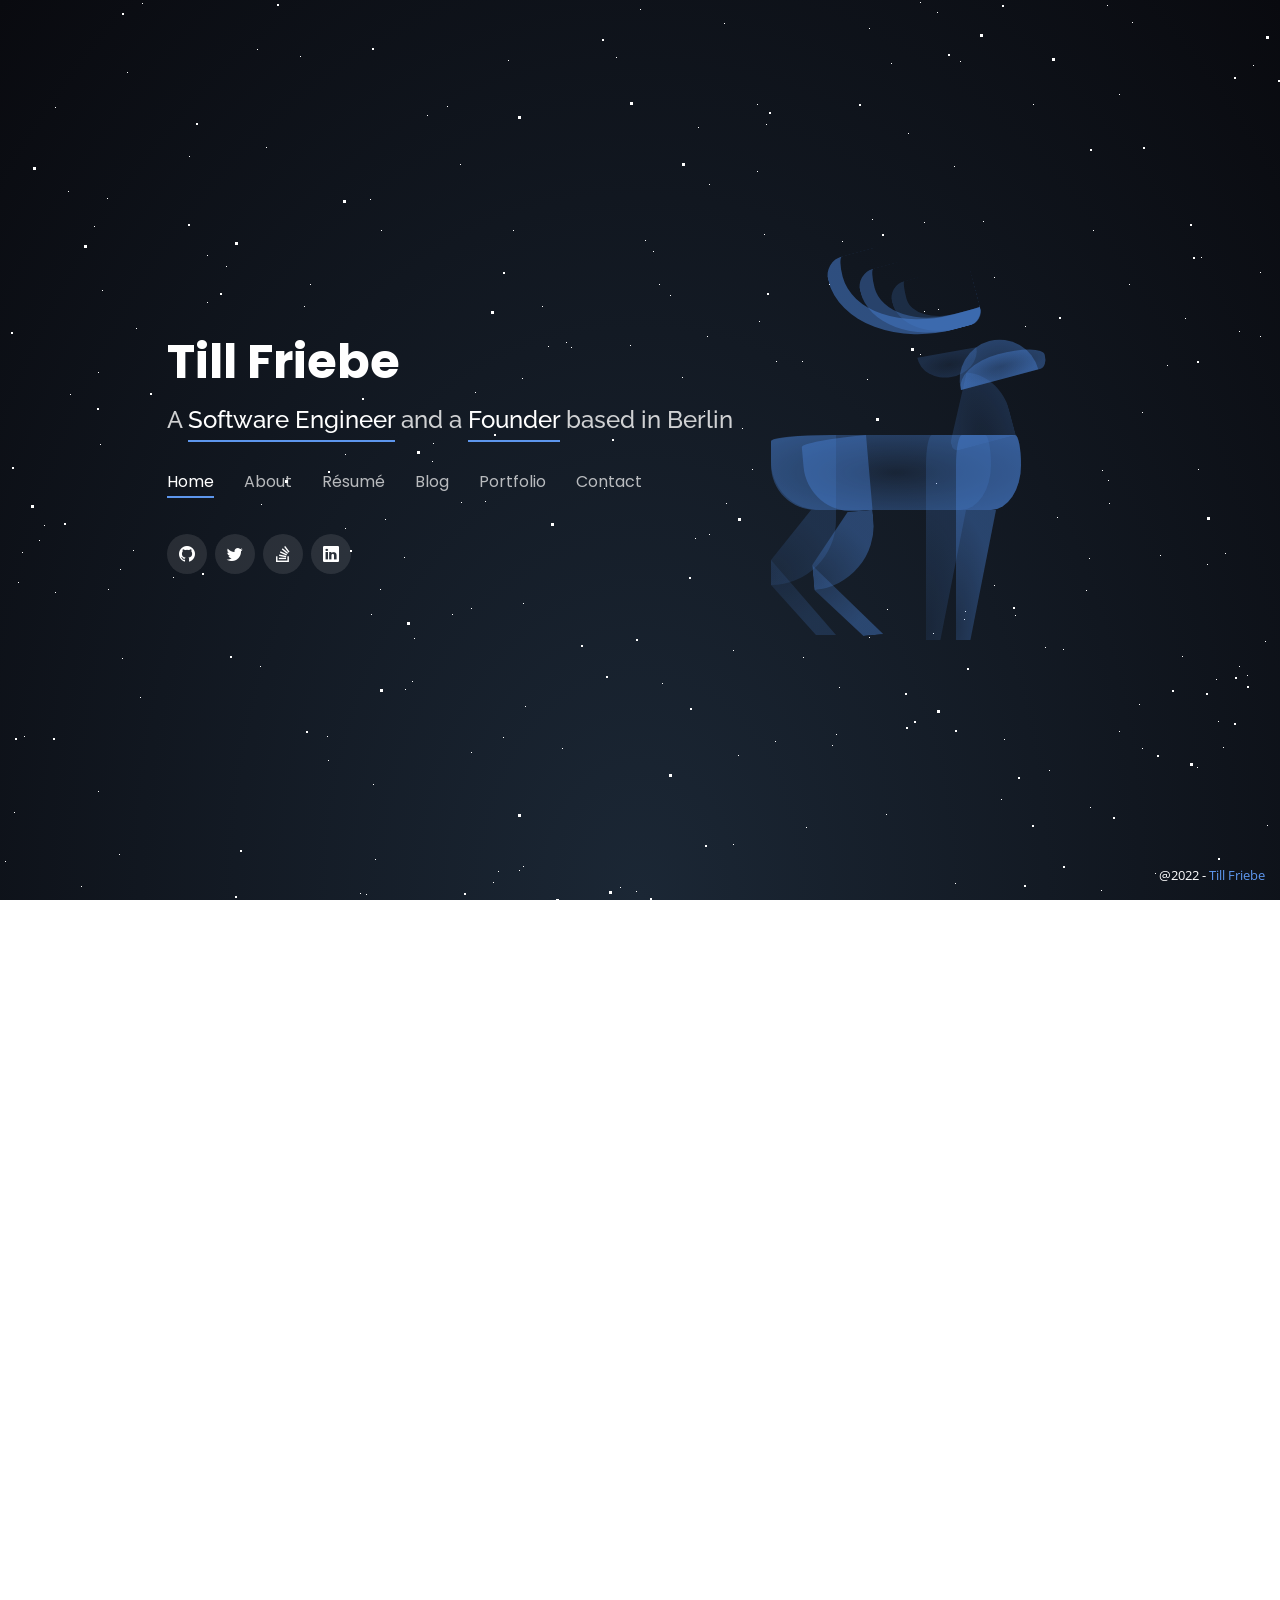
==== commit 11929034: "Fix spelling of resume to résumé" ====
--- a/index.html
+++ b/index.html
@@ -39,8 +39,8 @@
   <link href="assets/vendor/glightbox/css/glightbox.min.css" rel="stylesheet">
   <link href="assets/vendor/remixicon/remixicon.css" rel="stylesheet">
   <link href="assets/vendor/swiper/swiper-bundle.min.css" rel="stylesheet">
-  <link href="styles/style.css" rel="stylesheet">
-  <link href="styles/background.css" rel="stylesheet">
+  <link href="styles/style.css" rel="stylesheet" type="text/css">
+  <link href="styles/background.css" rel="stylesheet" type="text/css">
 </head>
 
 <body>
@@ -72,7 +72,7 @@
         <ul>
           <li><a class="nav-link active" href="index.html#header">Home</a></li>
           <li><a class="nav-link" href="index.html#about">About</a></li>
-          <li><a class="nav-link" href="index.html#resume">Resume</a></li>
+          <li><a class="nav-link" href="index.html#resume">Résumé</a></li>
           <li><a class="nav-link" href="index.html#blog">Blog</a></li>
           <li><a class="nav-link" href="index.html#portfolio">Portfolio</a></li>
           <li><a class="nav-link" href="index.html#contact">Contact</a></li>
@@ -209,14 +209,14 @@
   </section>
   <!-- End About Section -->
 
-  <!-- ======= Resume Section ======= -->
+  <!-- ======= Résumé Section ======= -->
   <section id="resume" class="resume">
     <div class="container">
 
       <div class="section-title">
-        <h2>Resume</h2>
-        <p>Check My Resume</p>
-        <span><a href="assets/files/resume.pdf" download>CLICK TO DOWNLOAD RESUME</a></span>
+        <h2>Résumé</h2>
+        <p>Check My Résumé</p>
+        <span><a href="assets/files/resume.pdf" download>CLICK TO DOWNLOAD RÉSUMÉ</a></span>
       </div>
 
       <div class="row">
@@ -327,7 +327,7 @@
 
     </div>
   </section>
-  <!-- End Resume Section -->
+  <!-- End Résumé Section -->
 
   <!-- ======= Blog Section ======= -->
   <section id="blog" class="blogs">
@@ -426,7 +426,7 @@
 
         <div class="col-lg-4 col-md-6 portfolio-item filter-tool">
           <div class="portfolio-wrap">
-            <img src="assets/img/portfolio/deltamarkdown-1.png" class="img-fluid" alt="">
+            <img src="assets/img/portfolio/delta_markdown-1.png" class="img-fluid" alt="">
             <div class="portfolio-info">
               <h4>Delta Markdown</h4>
               <p>Tool</p>
